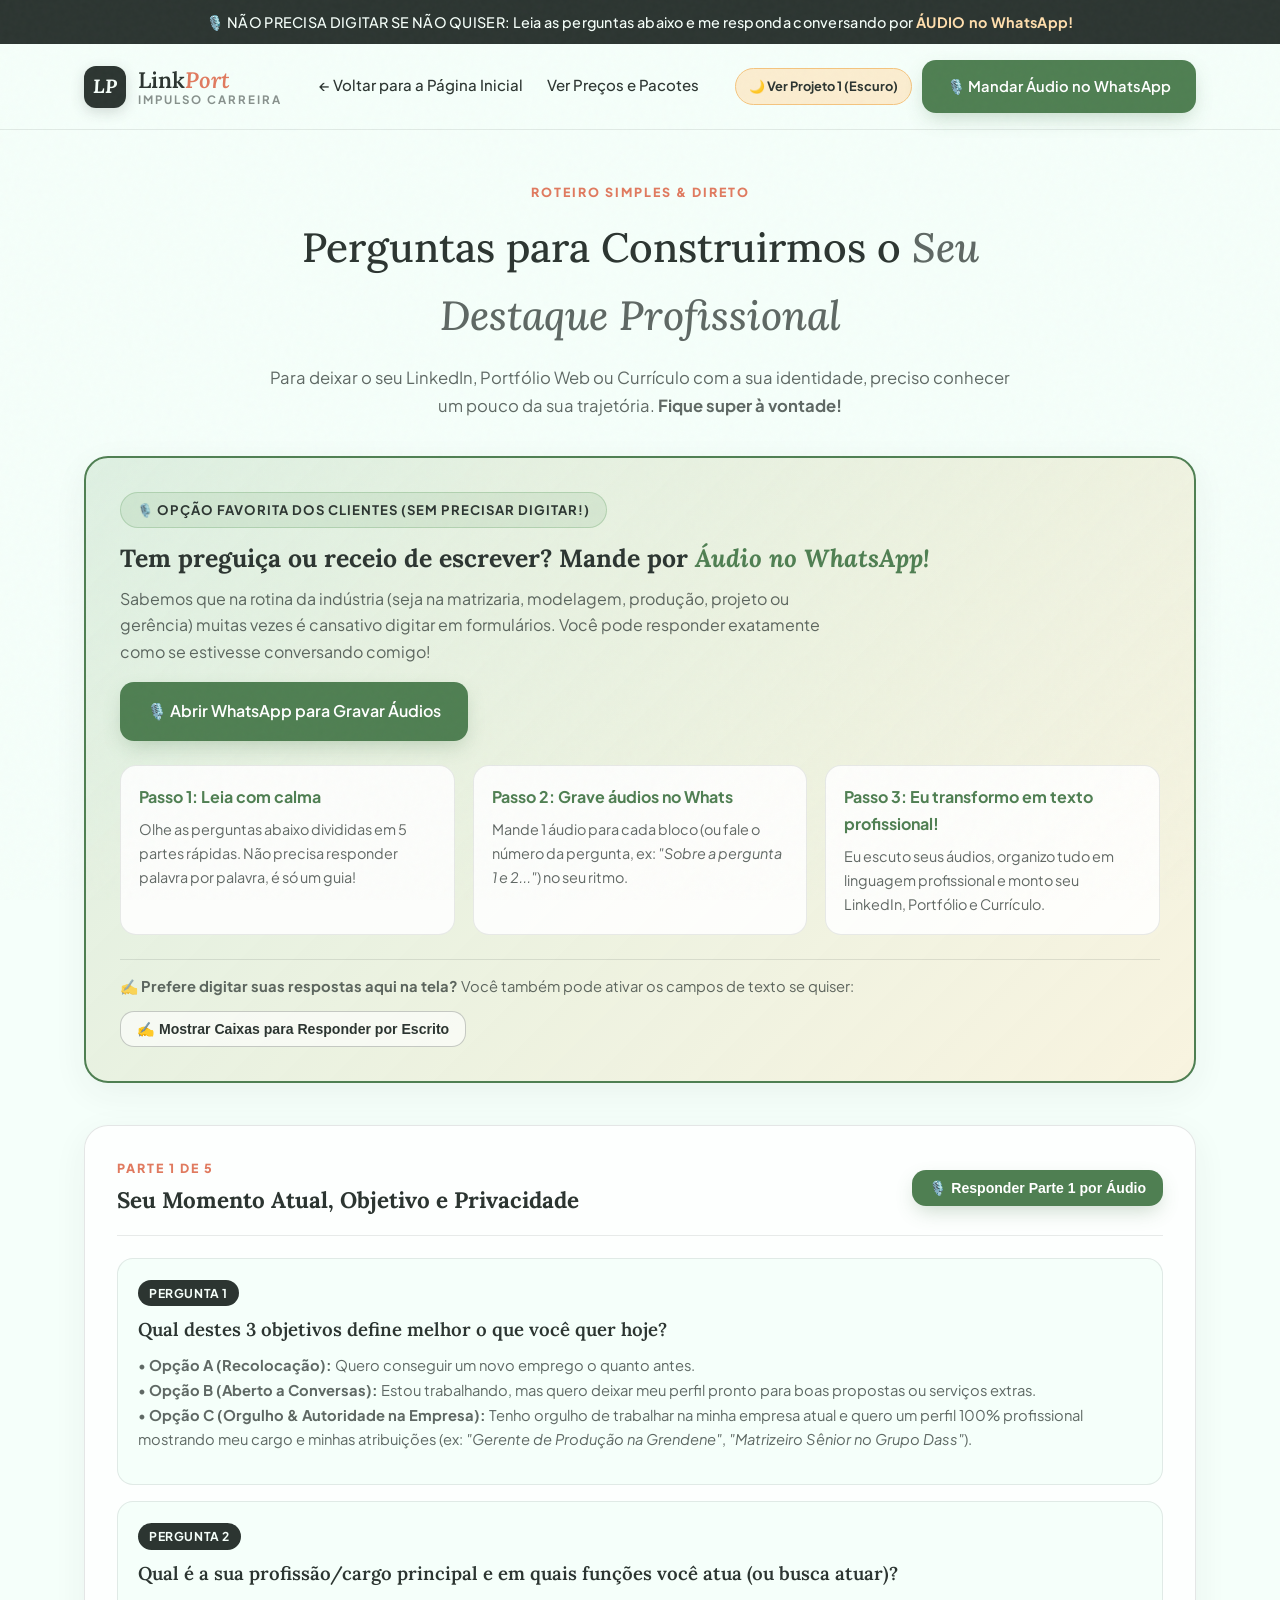
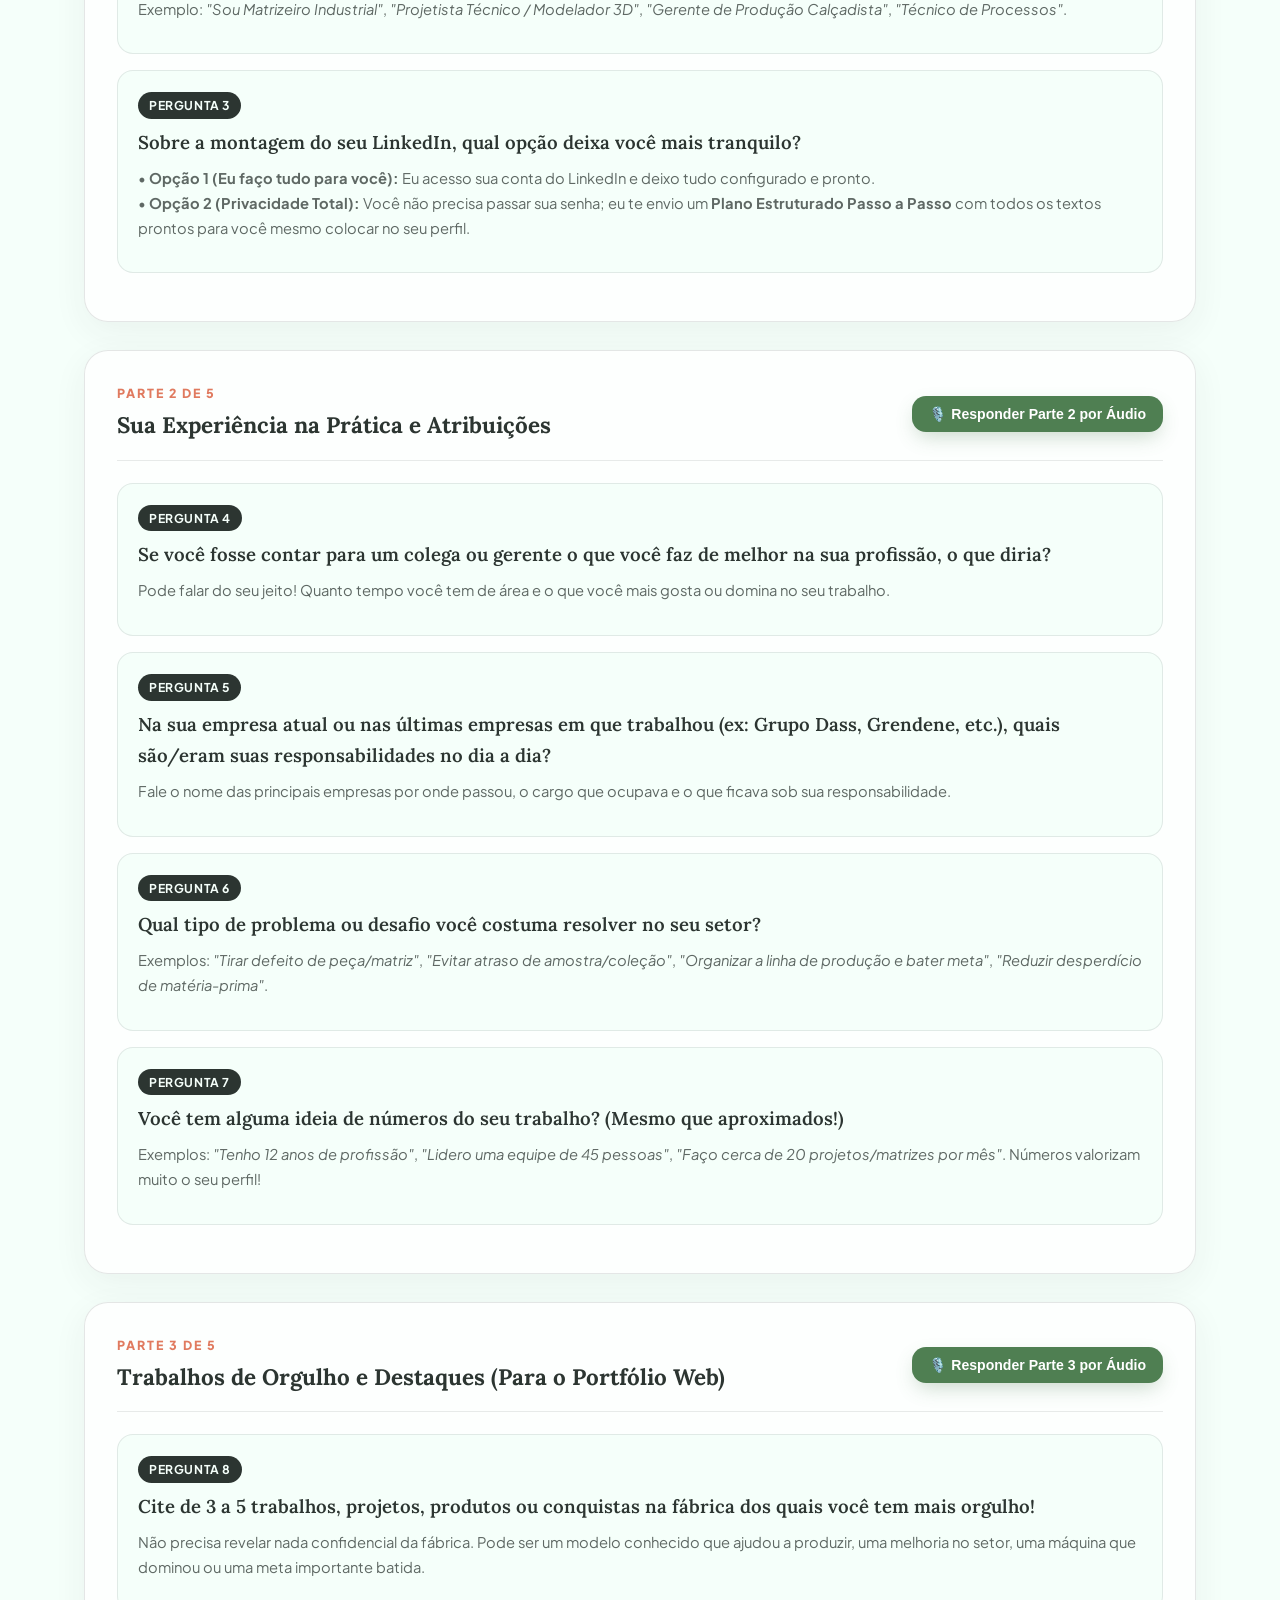
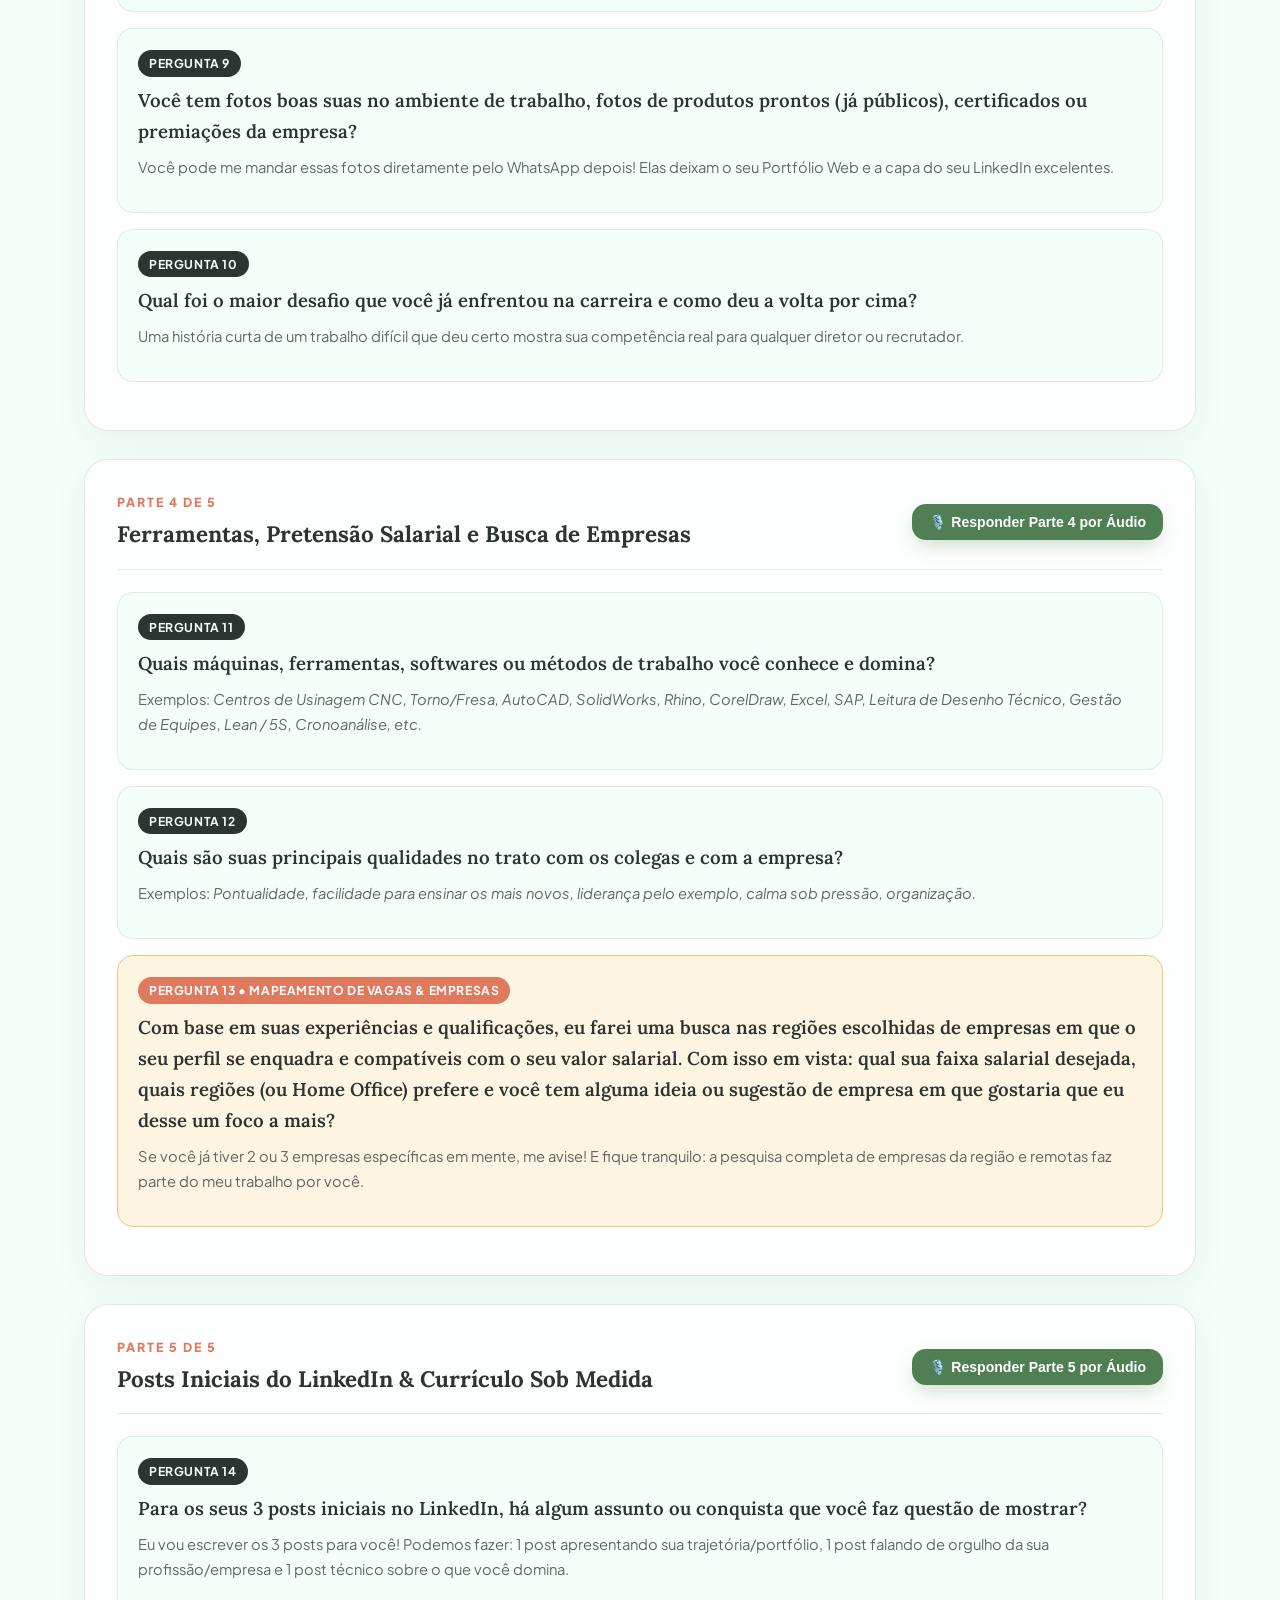
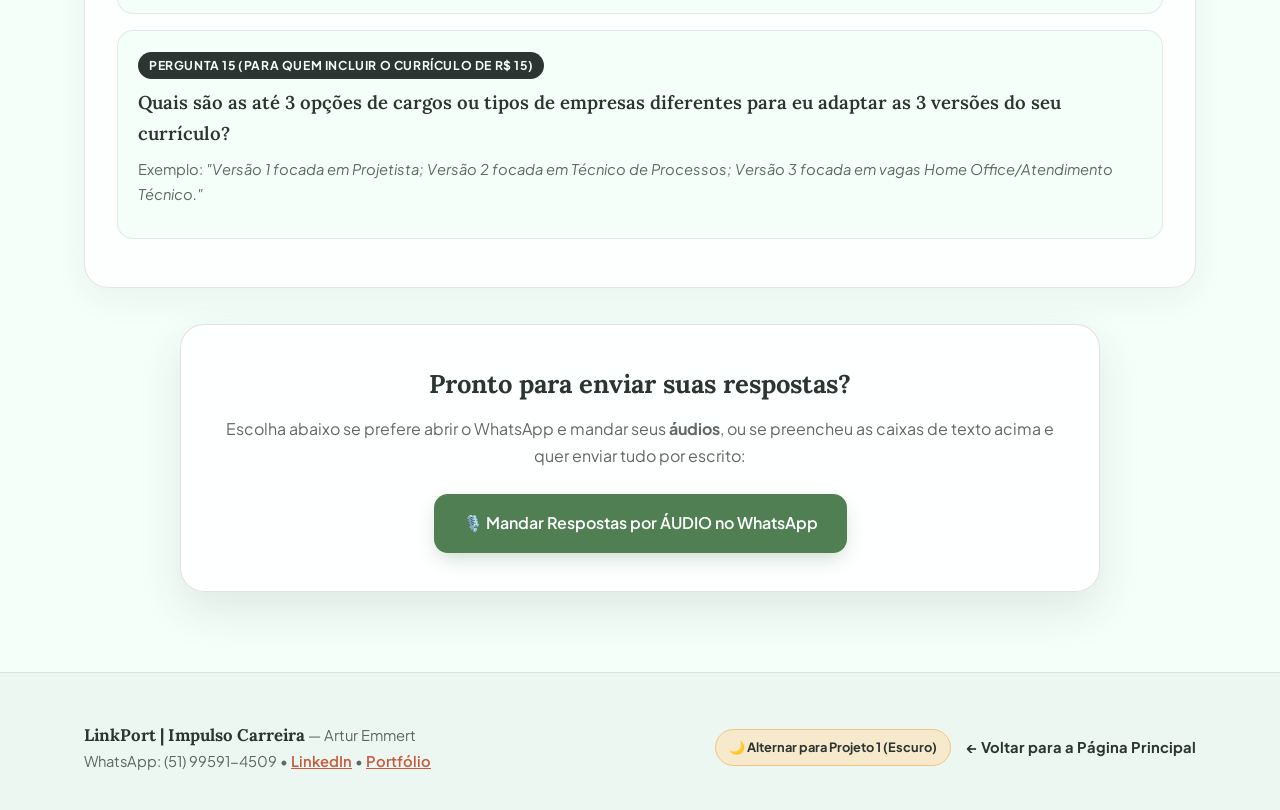
==== briefing.html @ e6566f84 "Commit inicial do projeto" ====
<!DOCTYPE html>
<html lang="pt-BR">
<head>
  <meta charset="UTF-8" />
  <meta name="viewport" content="width=device-width, initial-scale=1.0" />
  <title>Perguntas do Cliente (Versão Clara) — LinkPort | Impulso Carreira</title>
  <meta name="description" content="Veja as perguntas simples para montarmos o seu LinkedIn, Portfólio Web e Currículo. Você pode responder tudo por áudio no WhatsApp!" />
  <link rel="icon" href="assets/img/favicon_portfolio.png" type="image/png" />
  <link rel="preconnect" href="https://fonts.googleapis.com">
  <link rel="preconnect" href="https://fonts.gstatic.com" crossorigin>
  <link href="https://fonts.googleapis.com/css2?family=Lora:ital,wght@0,400..700;1,400..700&family=Plus+Jakarta+Sans:ital,wght@0,300..800;1,300..800&display=swap" rel="stylesheet">
  <link rel="stylesheet" href="styles.css" />
</head>
<body>

  <!-- Barra Superior -->
  <div class="promo-bar">
    🎙️ NÃO PRECISA DIGITAR SE NÃO QUISER: Leia as perguntas abaixo e me responda conversando por <strong>ÁUDIO no WhatsApp!</strong>
  </div>

  <!-- Navegação -->
  <header class="navbar">
    <div class="container nav-inner">
      <a href="index.html" class="brand-logo">
        <div class="brand-icon">LP</div>
        <div class="brand-text">
          <span class="brand-name">Link<span>Port</span></span>
          <span class="brand-sub">Impulso Carreira</span>
        </div>
      </a>

      <nav class="nav-links">
        <a href="index.html">← Voltar para a Página Inicial</a>
        <a href="index.html#pacotes">Ver Preços e Pacotes</a>
      </nav>

      <div style="display: flex; align-items: center; gap: 10px; flex-wrap: wrap;">
        <a href="../Projeto 1/briefing.html" class="version-switch" title="Alternar para o Projeto 1 (Tema Escuro)">
          🌙 Ver Projeto 1 (Escuro)
        </a>
        <a href="https://wa.me/5551995914509?text=Ol%C3%A1%20Artur!%20Estou%20lendo%20a%20p%C3%A1gina%20de%20perguntas%20do%20LinkPort%20e%20vou%20te%20mandar%20meus%20%C3%A1udios!" target="_blank" class="btn btn-sage">
          🎙️ Mandar Áudio no WhatsApp
        </a>
      </div>
    </div>
  </header>

  <section style="padding-top: 52px;">
    <div class="container">
      <div class="section-header" style="margin-bottom: 36px;">
        <span class="section-tag">Roteiro Simples & Direto</span>
        <h2>Perguntas para Construirmos o <span>Seu Destaque Profissional</span></h2>
        <p>
          Para deixar o seu LinkedIn, Portfólio Web ou Currículo com a sua identidade, preciso conhecer um pouco da sua trajetória. <strong>Fique super à vontade!</strong>
        </p>
      </div>

      <!-- Caixa Principal de Destaque: Responder por Áudio -->
      <div class="audio-highlight-box">
        <div style="display: flex; align-items: center; justify-content: space-between; flex-wrap: wrap; gap: 16px;">
          <div>
            <span class="badge-pill" style="margin-bottom: 10px;">
              🎙️ Opção Favorita dos Clientes (Sem precisar digitar!)
            </span>
            <h3 class="font-serif-editorial" style="font-size: 1.55rem; margin-bottom: 6px; color: var(--charcoal);">
              Tem preguiça ou receio de escrever? Mande por <span style="font-style: italic; color: var(--sage-dark);">Áudio no WhatsApp!</span>
            </h3>
            <p style="color: var(--charcoal-muted); max-width: 720px;">
              Sabemos que na rotina da indústria (seja na matrizaria, modelagem, produção, projeto ou gerência) muitas vezes é cansativo digitar em formulários. Você pode responder exatamente como se estivesse conversando comigo!
            </p>
          </div>
          <a href="https://wa.me/5551995914509?text=Ol%C3%A1%20Artur!%20Abri%20a%20p%C3%A1gina%20com%20as%20perguntas%20do%20LinkPort.%20Vou%20te%20responder%20por%20%C3%A1udio%20aqui%20no%20WhatsApp!" target="_blank" class="btn btn-sage" style="font-size: 1rem; padding: 15px 26px;">
            🎙️ Abrir WhatsApp para Gravar Áudios
          </a>
        </div>

        <div class="audio-steps">
          <div class="audio-step">
            <strong>Passo 1: Leia com calma</strong>
            <p style="font-size: 0.9rem; color: var(--charcoal-muted);">
              Olhe as perguntas abaixo divididas em 5 partes rápidas. Não precisa responder palavra por palavra, é só um guia!
            </p>
          </div>
          <div class="audio-step">
            <strong>Passo 2: Grave áudios no Whats</strong>
            <p style="font-size: 0.9rem; color: var(--charcoal-muted);">
              Mande 1 áudio para cada bloco (ou fale o número da pergunta, ex: <em>"Sobre a pergunta 1 e 2..."</em>) no seu ritmo.
            </p>
          </div>
          <div class="audio-step">
            <strong>Passo 3: Eu transformo em texto profissional!</strong>
            <p style="font-size: 0.9rem; color: var(--charcoal-muted);">
              Eu escuto seus áudios, organizo tudo em linguagem profissional e monto seu LinkedIn, Portfólio e Currículo.
            </p>
          </div>
        </div>

        <div style="display: flex; align-items: center; justify-content: space-between; flex-wrap: wrap; gap: 12px; padding-top: 14px; border-top: 1px solid rgba(44, 53, 49, 0.12);">
          <span style="font-size: 0.92rem; color: var(--charcoal-muted);">
            ✍️ <strong>Prefere digitar suas respostas aqui na tela?</strong> Você também pode ativar os campos de texto se quiser:
          </span>
          <button type="button" id="btnToggleEscrita" class="btn btn-outline" onclick="alternarModoEscrita()" style="padding: 9px 16px; font-size: 0.88rem;">
            ✍️ Mostrar Caixas para Responder por Escrito
          </button>
        </div>
      </div>

      <!-- BLOCO 1 -->
      <div class="question-block">
        <div class="question-block-header">
          <div>
            <span class="section-tag" style="margin-bottom: 2px;">Parte 1 de 5</span>
            <h3 class="font-serif-editorial" style="font-size: 1.4rem;">Seu Momento Atual, Objetivo e Privacidade</h3>
          </div>
          <button type="button" class="btn btn-sage" style="padding: 9px 16px; font-size: 0.88rem;" onclick="mandarAudioBloco(1, 'Momento Atual, Objetivo e Privacidade')">
            🎙️ Responder Parte 1 por Áudio
          </button>
        </div>

        <div class="question-item">
          <span class="question-number">Pergunta 1</span>
          <div class="question-title">Qual destes 3 objetivos define melhor o que você quer hoje?</div>
          <div class="question-hint">
            • <strong>Opção A (Recolocação):</strong> Quero conseguir um novo emprego o quanto antes.<br/>
            • <strong>Opção B (Aberto a Conversas):</strong> Estou trabalhando, mas quero deixar meu perfil pronto para boas propostas ou serviços extras.<br/>
            • <strong>Opção C (Orgulho & Autoridade na Empresa):</strong> Tenho orgulho de trabalhar na minha empresa atual e quero um perfil 100% profissional mostrando meu cargo e minhas atribuições (ex: <em>"Gerente de Produção na Grendene"</em>, <em>"Matrizeiro Sênior no Grupo Dass"</em>).
          </div>
          <textarea class="optional-input campo-escrita" style="display: none;" data-pergunta="1. Objetivo principal" placeholder="Se quiser digitar, escreva aqui sua resposta (ou mande por áudio)..."></textarea>
        </div>

        <div class="question-item">
          <span class="question-number">Pergunta 2</span>
          <div class="question-title">Qual é a sua profissão/cargo principal e em quais funções você atua (ou busca atuar)?</div>
          <div class="question-hint">
            Exemplo: <em>"Sou Matrizeiro Industrial"</em>, <em>"Projetista Técnico / Modelador 3D"</em>, <em>"Gerente de Produção Calçadista"</em>, <em>"Técnico de Processos"</em>.
          </div>
          <textarea class="optional-input campo-escrita" style="display: none;" data-pergunta="2. Cargo e funções" placeholder="Digite aqui ou responda por áudio..."></textarea>
        </div>

        <div class="question-item">
          <span class="question-number">Pergunta 3</span>
          <div class="question-title">Sobre a montagem do seu LinkedIn, qual opção deixa você mais tranquilo?</div>
          <div class="question-hint">
            • <strong>Opção 1 (Eu faço tudo para você):</strong> Eu acesso sua conta do LinkedIn e deixo tudo configurado e pronto.<br/>
            • <strong>Opção 2 (Privacidade Total):</strong> Você não precisa passar sua senha; eu te envio um <strong>Plano Estruturado Passo a Passo</strong> com todos os textos prontos para você mesmo colocar no seu perfil.
          </div>
          <textarea class="optional-input campo-escrita" style="display: none;" data-pergunta="3. Preferência de Privacidade no LinkedIn" placeholder="Digite aqui ou responda por áudio..."></textarea>
        </div>
      </div>

      <!-- BLOCO 2 -->
      <div class="question-block">
        <div class="question-block-header">
          <div>
            <span class="section-tag" style="margin-bottom: 2px;">Parte 2 de 5</span>
            <h3 class="font-serif-editorial" style="font-size: 1.4rem;">Sua Experiência na Prática e Atribuições</h3>
          </div>
          <button type="button" class="btn btn-sage" style="padding: 9px 16px; font-size: 0.88rem;" onclick="mandarAudioBloco(2, 'Experiência na Prática e Atribuições')">
            🎙️ Responder Parte 2 por Áudio
          </button>
        </div>

        <div class="question-item">
          <span class="question-number">Pergunta 4</span>
          <div class="question-title">Se você fosse contar para um colega ou gerente o que você faz de melhor na sua profissão, o que diria?</div>
          <div class="question-hint">
            Pode falar do seu jeito! Quanto tempo você tem de área e o que você mais gosta ou domina no seu trabalho.
          </div>
          <textarea class="optional-input campo-escrita" style="display: none;" data-pergunta="4. Resumo do que faz de melhor" placeholder="Digite aqui ou responda por áudio..."></textarea>
        </div>

        <div class="question-item">
          <span class="question-number">Pergunta 5</span>
          <div class="question-title">Na sua empresa atual ou nas últimas empresas em que trabalhou (ex: Grupo Dass, Grendene, etc.), quais são/eram suas responsabilidades no dia a dia?</div>
          <div class="question-hint">
            Fale o nome das principais empresas por onde passou, o cargo que ocupava e o que ficava sob sua responsabilidade.
          </div>
          <textarea class="optional-input campo-escrita" style="display: none;" data-pergunta="5. Empresas e responsabilidades" placeholder="Digite aqui ou responda por áudio..."></textarea>
        </div>

        <div class="question-item">
          <span class="question-number">Pergunta 6</span>
          <div class="question-title">Qual tipo de problema ou desafio você costuma resolver no seu setor?</div>
          <div class="question-hint">
            Exemplos: <em>"Tirar defeito de peça/matriz"</em>, <em>"Evitar atraso de amostra/coleção"</em>, <em>"Organizar a linha de produção e bater meta"</em>, <em>"Reduzir desperdício de matéria-prima"</em>.
          </div>
          <textarea class="optional-input campo-escrita" style="display: none;" data-pergunta="6. Problemas que resolve no setor" placeholder="Digite aqui ou responda por áudio..."></textarea>
        </div>

        <div class="question-item">
          <span class="question-number">Pergunta 7</span>
          <div class="question-title">Você tem alguma ideia de números do seu trabalho? (Mesmo que aproximados!)</div>
          <div class="question-hint">
            Exemplos: <em>"Tenho 12 anos de profissão"</em>, <em>"Lidero uma equipe de 45 pessoas"</em>, <em>"Faço cerca de 20 projetos/matrizes por mês"</em>. Números valorizam muito o seu perfil!
          </div>
          <textarea class="optional-input campo-escrita" style="display: none;" data-pergunta="7. Números e resultados aproximados" placeholder="Digite aqui ou responda por áudio..."></textarea>
        </div>
      </div>

      <!-- BLOCO 3 -->
      <div class="question-block">
        <div class="question-block-header">
          <div>
            <span class="section-tag" style="margin-bottom: 2px;">Parte 3 de 5</span>
            <h3 class="font-serif-editorial" style="font-size: 1.4rem;">Trabalhos de Orgulho e Destaques (Para o Portfólio Web)</h3>
          </div>
          <button type="button" class="btn btn-sage" style="padding: 9px 16px; font-size: 0.88rem;" onclick="mandarAudioBloco(3, 'Trabalhos de Orgulho e Destaques')">
            🎙️ Responder Parte 3 por Áudio
          </button>
        </div>

        <div class="question-item">
          <span class="question-number">Pergunta 8</span>
          <div class="question-title">Cite de 3 a 5 trabalhos, projetos, produtos ou conquistas na fábrica dos quais você tem mais orgulho!</div>
          <div class="question-hint">
            Não precisa revelar nada confidencial da fábrica. Pode ser um modelo conhecido que ajudou a produzir, uma melhoria no setor, uma máquina que dominou ou uma meta importante batida.
          </div>
          <textarea class="optional-input campo-escrita" style="display: none;" data-pergunta="8. Trabalhos e conquistas de orgulho" placeholder="Digite aqui ou responda por áudio..."></textarea>
        </div>

        <div class="question-item">
          <span class="question-number">Pergunta 9</span>
          <div class="question-title">Você tem fotos boas suas no ambiente de trabalho, fotos de produtos prontos (já públicos), certificados ou premiações da empresa?</div>
          <div class="question-hint">
            Você pode me mandar essas fotos diretamente pelo WhatsApp depois! Elas deixam o seu Portfólio Web e a capa do seu LinkedIn excelentes.
          </div>
          <textarea class="optional-input campo-escrita" style="display: none;" data-pergunta="9. Fotos e certificados disponíveis" placeholder="Digite aqui ou responda por áudio..."></textarea>
        </div>

        <div class="question-item">
          <span class="question-number">Pergunta 10</span>
          <div class="question-title">Qual foi o maior desafio que você já enfrentou na carreira e como deu a volta por cima?</div>
          <div class="question-hint">
            Uma história curta de um trabalho difícil que deu certo mostra sua competência real para qualquer diretor ou recrutador.
          </div>
          <textarea class="optional-input campo-escrita" style="display: none;" data-pergunta="10. Maior desafio superado" placeholder="Digite aqui ou responda por áudio..."></textarea>
        </div>
      </div>

      <!-- BLOCO 4 -->
      <div class="question-block">
        <div class="question-block-header">
          <div>
            <span class="section-tag" style="margin-bottom: 2px;">Parte 4 de 5</span>
            <h3 class="font-serif-editorial" style="font-size: 1.4rem;">Ferramentas, Pretensão Salarial e Busca de Empresas</h3>
          </div>
          <button type="button" class="btn btn-sage" style="padding: 9px 16px; font-size: 0.88rem;" onclick="mandarAudioBloco(4, 'Ferramentas, Salário e Empresas')">
            🎙️ Responder Parte 4 por Áudio
          </button>
        </div>

        <div class="question-item">
          <span class="question-number">Pergunta 11</span>
          <div class="question-title">Quais máquinas, ferramentas, softwares ou métodos de trabalho você conhece e domina?</div>
          <div class="question-hint">
            Exemplos: <em>Centros de Usinagem CNC, Torno/Fresa, AutoCAD, SolidWorks, Rhino, CorelDraw, Excel, SAP, Leitura de Desenho Técnico, Gestão de Equipes, Lean / 5S, Cronoanálise, etc.</em>
          </div>
          <textarea class="optional-input campo-escrita" style="display: none;" data-pergunta="11. Máquinas, ferramentas e softwares" placeholder="Digite aqui ou responda por áudio..."></textarea>
        </div>

        <div class="question-item">
          <span class="question-number">Pergunta 12</span>
          <div class="question-title">Quais são suas principais qualidades no trato com os colegas e com a empresa?</div>
          <div class="question-hint">
            Exemplos: <em>Pontualidade, facilidade para ensinar os mais novos, liderança pelo exemplo, calma sob pressão, organização.</em>
          </div>
          <textarea class="optional-input campo-escrita" style="display: none;" data-pergunta="12. Qualidades pessoais e de equipe" placeholder="Digite aqui ou responda por áudio..."></textarea>
        </div>

        <div class="question-item" style="background: rgba(255, 222, 173, 0.35); border-color: var(--navajowhite-strong);">
          <span class="question-number" style="background: var(--terracotta); color: #fff;">Pergunta 13 • Mapeamento de Vagas & Empresas</span>
          <div class="question-title">
            Com base em suas experiências e qualificações, eu farei uma busca nas regiões escolhidas de empresas em que o seu perfil se enquadra e compatíveis com o seu valor salarial. Com isso em vista: qual sua faixa salarial desejada, quais regiões (ou Home Office) prefere e você tem alguma ideia ou sugestão de empresa em que gostaria que eu desse um foco a mais?
          </div>
          <div class="question-hint">
            Se você já tiver 2 ou 3 empresas específicas em mente, me avise! E fique tranquilo: a pesquisa completa de empresas da região e remotas faz parte do meu trabalho por você.
          </div>
          <textarea class="optional-input campo-escrita" style="display: none;" data-pergunta="13. Região, Faixa Salarial e Sugestão de Empresas Foco" placeholder="Digite aqui ou responda por áudio..."></textarea>
        </div>
      </div>

      <!-- BLOCO 5 -->
      <div class="question-block">
        <div class="question-block-header">
          <div>
            <span class="section-tag" style="margin-bottom: 2px;">Parte 5 de 5</span>
            <h3 class="font-serif-editorial" style="font-size: 1.4rem;">Posts Iniciais do LinkedIn & Currículo Sob Medida</h3>
          </div>
          <button type="button" class="btn btn-sage" style="padding: 9px 16px; font-size: 0.88rem;" onclick="mandarAudioBloco(5, 'Posts Iniciais e Currículos')">
            🎙️ Responder Parte 5 por Áudio
          </button>
        </div>

        <div class="question-item">
          <span class="question-number">Pergunta 14</span>
          <div class="question-title">Para os seus 3 posts iniciais no LinkedIn, há algum assunto ou conquista que você faz questão de mostrar?</div>
          <div class="question-hint">
            Eu vou escrever os 3 posts para você! Podemos fazer: 1 post apresentando sua trajetória/portfólio, 1 post falando de orgulho da sua profissão/empresa e 1 post técnico sobre o que você domina.
          </div>
          <textarea class="optional-input campo-escrita" style="display: none;" data-pergunta="14. Ideias para os 3 posts iniciais" placeholder="Digite aqui ou responda por áudio..."></textarea>
        </div>

        <div class="question-item">
          <span class="question-number">Pergunta 15 (Para quem incluir o Currículo de R$ 15)</span>
          <div class="question-title">Quais são as até 3 opções de cargos ou tipos de empresas diferentes para eu adaptar as 3 versões do seu currículo?</div>
          <div class="question-hint">
            Exemplo: <em>"Versão 1 focada em Projetista; Versão 2 focada em Técnico de Processos; Versão 3 focada em vagas Home Office/Atendimento Técnico."</em>
          </div>
          <textarea class="optional-input campo-escrita" style="display: none;" data-pergunta="15. As 3 versões desejadas do Currículo" placeholder="Digite aqui ou responda por áudio..."></textarea>
        </div>
      </div>

      <!-- Barra Final de Envio -->
      <div class="builder-box" style="margin-top: 36px; text-align: center;">
        <h3 class="font-serif-editorial" style="font-size: 1.6rem; margin-bottom: 10px;">Pronto para enviar suas respostas?</h3>
        <p style="color: var(--charcoal-muted); margin-bottom: 24px;">
          Escolha abaixo se prefere abrir o WhatsApp e mandar seus <strong>áudios</strong>, ou se preencheu as caixas de texto acima e quer enviar tudo por escrito:
        </p>

        <div style="display: flex; justify-content: center; gap: 16px; flex-wrap: wrap;">
          <a href="https://wa.me/5551995914509?text=Ol%C3%A1%20Artur!%20Acabei%20de%20ler%20as%2015%20perguntas%20na%20p%C3%A1gina%20do%20LinkPort%20e%20vou%20te%20mandar%20os%20%C3%A1udios%20respondendo!" target="_blank" class="btn btn-sage" style="padding: 15px 28px; font-size: 1rem;">
            🎙️ Mandar Respostas por ÁUDIO no WhatsApp
          </a>

          <button type="button" id="btnEnviarEscrito" class="btn btn-charcoal" style="padding: 15px 28px; font-size: 1rem; display: none;" onclick="enviarRespostasEscritas()">
            📩 Enviar Respostas Digitadas para o WhatsApp
          </button>
        </div>
      </div>

    </div>
  </section>

  <!-- Rodapé -->
  <footer class="footer">
    <div class="container footer-inner">
      <div>
        <strong class="font-serif-editorial" style="color: var(--charcoal); font-size: 1.05rem;">LinkPort | Impulso Carreira</strong> — Artur Emmert<br/>
        <span>WhatsApp: (51) 99591-4509 • <a href="https://www.linkedin.com/in/artur-emmert-cs-pm" target="_blank" style="color: var(--terracotta-dark); font-weight: 600;">LinkedIn</a> • <a href="https://artur-emmert.github.io/MeuPortf-lioV2/" target="_blank" style="color: var(--terracotta-dark); font-weight: 600;">Portfólio</a></span>
      </div>
      <div style="display: flex; gap: 16px; align-items: center; flex-wrap: wrap;">
        <a href="../Projeto 1/briefing.html" class="version-switch">🌙 Alternar para Projeto 1 (Escuro)</a>
        <a href="index.html" style="color: var(--charcoal); text-decoration: none; font-weight: 700;">← Voltar para a Página Principal</a>
      </div>
    </div>
  </footer>

  <script src="script.js"></script>
</body>
</html>
---- styles.css ----
:root {
  --mintcream: #F5FFFA;
  --bg-soft: #ECF6F1;
  --charcoal: #2C3531;
  --charcoal-muted: rgba(44, 53, 49, 0.75);
  --charcoal-light: rgba(44, 53, 49, 0.55);
  --navajowhite: #FFDEAD;
  --navajowhite-strong: #F4C47E;
  --sage: #8FBC8F;
  --sage-dark: #4F7F52;
  --terracotta: #E07A5F;
  --terracotta-dark: #C85A3D;
  --card-bg: rgba(255, 255, 255, 0.72);
  --card-border: rgba(44, 53, 49, 0.12);
  --shadow-soft: 0 10px 35px 0 rgba(44, 53, 49, 0.06);
  --shadow-hover: 0 18px 45px 0 rgba(44, 53, 49, 0.11);
  --radius-md: 16px;
  --radius-lg: 24px;
}

* {
  box-sizing: border-box;
  margin: 0;
  padding: 0;
}

html {
  scroll-behavior: smooth;
}

body {
  font-family: 'Plus Jakarta Sans', -apple-system, BlinkMacSystemFont, 'Segoe UI', sans-serif;
  background-color: var(--mintcream);
  color: var(--charcoal);
  line-height: 1.68;
  font-size: 16px;
  position: relative;
  -webkit-font-smoothing: antialiased;
}

/* Textura de Ruído Analógica idêntica ao Portfolio_V2 */
body::before {
  content: "";
  position: fixed;
  top: 0;
  left: 0;
  width: 100vw;
  height: 100vh;
  opacity: 0.025;
  pointer-events: none;
  z-index: 9999;
  background-image: url("data:image/svg+xml,%3Csvg viewBox='0 0 200 200' xmlns='http://www.w3.org/2000/svg'%3E%3Cfilter id='noise'%3E%3CfeTurbulence type='fractalNoise' baseFrequency='0.8' numOctaves='3' stitchTiles='stitch'/%3E%3C/filter%3E%3Crect width='100%25' height='100%25' filter='url(%23noise)'/%3E%3C/svg%3E");
}

.font-serif-editorial {
  font-family: 'Lora', Georgia, serif;
}

.container {
  width: 100%;
  max-width: 1160px;
  margin: 0 auto;
  padding: 0 24px;
}

section {
  padding: 80px 0;
}

/* Barra Superior de Lançamento */
.promo-bar {
  background: var(--charcoal);
  color: var(--mintcream);
  text-align: center;
  padding: 10px 16px;
  font-size: 0.9rem;
  font-weight: 500;
  letter-spacing: 0.3px;
}

.promo-bar strong {
  color: var(--navajowhite);
  font-weight: 700;
}

.promo-bar .promo-pill {
  background: var(--terracotta);
  color: #fff;
  padding: 3px 10px;
  border-radius: 99px;
  margin-left: 8px;
  font-size: 0.78rem;
  font-weight: 700;
  text-transform: uppercase;
  letter-spacing: 0.6px;
}

/* Navbar */
.navbar {
  position: sticky;
  top: 0;
  z-index: 100;
  background: rgba(245, 255, 250, 0.85);
  backdrop-filter: blur(12px);
  border-bottom: 1px solid rgba(44, 53, 49, 0.1);
  padding: 16px 0;
}

.nav-inner {
  display: flex;
  align-items: center;
  justify-content: space-between;
  gap: 16px;
  flex-wrap: wrap;
}

.brand-logo {
  display: flex;
  align-items: center;
  gap: 12px;
  text-decoration: none;
  color: var(--charcoal);
}

.brand-icon {
  width: 42px;
  height: 42px;
  border-radius: 12px;
  background: var(--charcoal);
  color: var(--mintcream);
  display: flex;
  align-items: center;
  justify-content: center;
  font-family: 'Lora', serif;
  font-style: italic;
  font-weight: 700;
  font-size: 1.2rem;
  box-shadow: 0 4px 14px rgba(44, 53, 49, 0.18);
}

.brand-text {
  display: flex;
  flex-direction: column;
  line-height: 1.15;
}

.brand-name {
  font-family: 'Lora', serif;
  font-size: 1.4rem;
  font-weight: 600;
  color: var(--charcoal);
}

.brand-name span {
  font-style: italic;
  color: var(--terracotta);
}

.brand-sub {
  font-size: 0.72rem;
  text-transform: uppercase;
  letter-spacing: 2px;
  color: var(--charcoal-light);
  font-weight: 700;
}

.nav-links {
  display: flex;
  align-items: center;
  gap: 24px;
  flex-wrap: wrap;
}

.nav-links a {
  color: var(--charcoal);
  text-decoration: none;
  font-size: 0.94rem;
  font-weight: 500;
  position: relative;
  padding-bottom: 2px;
  transition: color 0.25s;
}

.nav-links a::after {
  content: '';
  display: block;
  width: 0;
  height: 2px;
  background: var(--terracotta);
  transition: width 0.3s ease;
}

.nav-links a:hover {
  color: var(--terracotta);
}

.nav-links a:hover::after {
  width: 100%;
}

/* Botões estilo Portfolio_V2 */
.btn {
  display: inline-flex;
  align-items: center;
  justify-content: center;
  gap: 8px;
  padding: 13px 24px;
  border-radius: 14px;
  font-weight: 600;
  font-size: 0.92rem;
  text-decoration: none;
  cursor: pointer;
  transition: all 0.3s cubic-bezier(0.16, 1, 0.3, 1);
  border: 1px solid transparent;
}

.btn-charcoal {
  background: var(--charcoal);
  color: var(--mintcream);
  box-shadow: 0 8px 20px -4px rgba(44, 53, 49, 0.25);
}

.btn-charcoal:hover {
  background: var(--terracotta);
  color: #fff;
  transform: translateY(-2px);
  box-shadow: 0 12px 24px -4px rgba(224, 122, 95, 0.35);
}

.btn-terracotta {
  background: var(--terracotta);
  color: #fff;
  box-shadow: 0 8px 20px -4px rgba(224, 122, 95, 0.35);
}

.btn-terracotta:hover {
  background: var(--terracotta-dark);
  transform: translateY(-2px);
}

.btn-sage {
  background: var(--sage-dark);
  color: #fff;
  box-shadow: 0 8px 20px -4px rgba(79, 127, 82, 0.3);
}

.btn-sage:hover {
  background: #3d6640;
  transform: translateY(-2px);
}

.btn-outline {
  background: rgba(255, 255, 255, 0.6);
  color: var(--charcoal);
  border: 1px solid rgba(44, 53, 49, 0.25);
}

.btn-outline:hover {
  background: var(--charcoal);
  color: var(--mintcream);
}

.version-switch {
  display: inline-flex;
  align-items: center;
  gap: 6px;
  font-size: 0.8rem;
  font-weight: 700;
  padding: 7px 13px;
  border-radius: 99px;
  background: rgba(255, 222, 173, 0.55);
  border: 1px solid var(--navajowhite-strong);
  color: var(--charcoal);
  text-decoration: none;
  transition: all 0.2s;
}

.version-switch:hover {
  background: var(--navajowhite);
}

/* Hero Section */
.hero {
  padding: 72px 0 68px;
  border-bottom: 1px solid var(--card-border);
  background: radial-gradient(circle at 85% 20%, rgba(255, 222, 173, 0.45), transparent 45%),
              radial-gradient(circle at 15% 80%, rgba(143, 188, 143, 0.22), transparent 45%);
}

.hero-grid {
  display: grid;
  grid-template-columns: 1.2fr 0.8fr;
  gap: 44px;
  align-items: center;
}

.badge-pill {
  display: inline-flex;
  align-items: center;
  gap: 8px;
  background: rgba(143, 188, 143, 0.2);
  border: 1px solid rgba(143, 188, 143, 0.5);
  color: var(--charcoal);
  padding: 6px 16px;
  border-radius: 99px;
  font-size: 0.82rem;
  font-weight: 700;
  text-transform: uppercase;
  letter-spacing: 1px;
  margin-bottom: 20px;
}

.hero h1 {
  font-family: 'Lora', serif;
  font-size: clamp(2.2rem, 4.2vw, 3.35rem);
  font-weight: 500;
  line-height: 1.16;
  color: var(--charcoal);
  margin-bottom: 20px;
}

.hero h1 .serif-italic {
  font-style: italic;
  color: var(--terracotta);
  font-weight: 600;
}

.hero-lead {
  font-size: 1.1rem;
  color: var(--charcoal-muted);
  font-weight: 400;
  margin-bottom: 26px;
  max-width: 640px;
}

.hero-usecases {
  display: flex;
  flex-direction: column;
  gap: 10px;
  margin-bottom: 30px;
  background: rgba(255, 255, 255, 0.75);
  backdrop-filter: blur(10px);
  padding: 20px 22px;
  border-radius: var(--radius-md);
  border: 1px solid rgba(44, 53, 49, 0.1);
  border-left: 4px solid var(--terracotta);
  box-shadow: var(--shadow-soft);
}

.hero-usecases div {
  font-size: 0.95rem;
  color: var(--charcoal-muted);
}

.hero-usecases strong {
  color: var(--charcoal);
}

.hero-actions {
  display: flex;
  flex-wrap: wrap;
  gap: 14px;
}

/* Card Destaque Lateral na Hero */
.hero-card {
  background: rgba(255, 255, 255, 0.82);
  backdrop-filter: blur(16px);
  border: 1px solid rgba(44, 53, 49, 0.14);
  border-radius: var(--radius-lg);
  padding: 32px;
  box-shadow: 0 20px 50px rgba(44, 53, 49, 0.08);
  position: relative;
}

.hero-card-tag {
  position: absolute;
  top: -13px;
  right: 24px;
  background: var(--navajowhite);
  border: 1px solid var(--navajowhite-strong);
  color: var(--charcoal);
  font-weight: 800;
  font-size: 0.76rem;
  padding: 4px 14px;
  border-radius: 99px;
  text-transform: uppercase;
  letter-spacing: 0.8px;
}

.hero-card h3 {
  font-family: 'Lora', serif;
  font-size: 1.45rem;
  margin-bottom: 10px;
  color: var(--charcoal);
}

.hero-stat-list {
  list-style: none;
  display: flex;
  flex-direction: column;
  gap: 14px;
  margin: 20px 0;
}

.hero-stat-list li {
  display: flex;
  align-items: flex-start;
  gap: 12px;
  font-size: 0.94rem;
  color: var(--charcoal-muted);
}

.stat-check {
  background: rgba(143, 188, 143, 0.28);
  border: 1px solid rgba(143, 188, 143, 0.6);
  color: var(--charcoal);
  font-weight: 800;
  width: 24px;
  height: 24px;
  border-radius: 50%;
  display: inline-flex;
  align-items: center;
  justify-content: center;
  flex-shrink: 0;
  margin-top: 2px;
  font-size: 0.8rem;
}

/* Cabeçalhos de Seção */
.section-header {
  text-align: center;
  max-width: 760px;
  margin: 0 auto 52px;
}

.section-tag {
  color: var(--terracotta);
  text-transform: uppercase;
  font-size: 0.78rem;
  font-weight: 800;
  letter-spacing: 2px;
  display: block;
  margin-bottom: 10px;
}

.section-header h2 {
  font-family: 'Lora', serif;
  font-size: clamp(1.85rem, 3.2vw, 2.55rem);
  font-weight: 500;
  color: var(--charcoal);
  margin-bottom: 14px;
}

.section-header h2 span {
  font-style: italic;
  color: var(--charcoal-muted);
}

.section-header p {
  color: var(--charcoal-muted);
  font-size: 1.04rem;
}

/* Grid 3 Caminhos (Estilo Glassmorphism do Portfólio) */
.paths-grid {
  display: grid;
  grid-template-columns: repeat(3, 1fr);
  gap: 26px;
}

.path-card {
  background: var(--card-bg);
  backdrop-filter: blur(12px);
  border: 1px solid rgba(255, 255, 255, 0.8);
  outline: 1px solid rgba(44, 53, 49, 0.08);
  border-radius: var(--radius-lg);
  padding: 32px;
  box-shadow: var(--shadow-soft);
  transition: all 0.3s ease;
  display: flex;
  flex-direction: column;
}

.path-card:hover {
  transform: translateY(-5px);
  box-shadow: var(--shadow-hover);
  outline-color: rgba(224, 122, 95, 0.35);
}

.path-num {
  font-size: 0.76rem;
  font-weight: 800;
  letter-spacing: 2px;
  text-transform: uppercase;
  color: var(--charcoal-light);
  margin-bottom: 12px;
}

.path-card h3 {
  font-family: 'Lora', serif;
  font-size: 1.35rem;
  margin-bottom: 12px;
  color: var(--charcoal);
}

.path-card p {
  color: var(--charcoal-muted);
  font-size: 0.95rem;
  margin-bottom: 18px;
  flex-grow: 1;
}

.path-example {
  background: rgba(255, 222, 173, 0.35);
  border-left: 3px solid var(--terracotta);
  padding: 12px 14px;
  border-radius: 10px;
  font-size: 0.86rem;
  color: var(--charcoal);
}

/* Banner de Privacidade */
.privacy-banner {
  margin-top: 40px;
  background: linear-gradient(135deg, rgba(143, 188, 143, 0.18), rgba(255, 222, 173, 0.28));
  border: 1px solid rgba(44, 53, 49, 0.12);
  border-radius: var(--radius-lg);
  padding: 32px 36px;
  display: grid;
  grid-template-columns: 1fr 1.1fr;
  gap: 28px;
  align-items: center;
}

.privacy-banner h3 {
  font-family: 'Lora', serif;
  font-size: 1.4rem;
  margin-bottom: 10px;
  color: var(--charcoal);
}

.privacy-options {
  display: grid;
  grid-template-columns: 1fr 1fr;
  gap: 16px;
}

.privacy-opt {
  background: rgba(255, 255, 255, 0.82);
  border: 1px solid rgba(44, 53, 49, 0.1);
  padding: 18px;
  border-radius: var(--radius-md);
  box-shadow: var(--shadow-soft);
}

.privacy-opt strong {
  display: block;
  color: var(--terracotta-dark);
  margin-bottom: 6px;
  font-size: 0.96rem;
}

.privacy-opt p {
  font-size: 0.88rem;
  color: var(--charcoal-muted);
}

/* Seção de Preços */
.pricing-section {
  background: rgba(44, 53, 49, 0.025);
  border-top: 1px solid var(--card-border);
  border-bottom: 1px solid var(--card-border);
}

.pricing-grid {
  display: grid;
  grid-template-columns: repeat(3, 1fr);
  gap: 28px;
  align-items: stretch;
}

.price-card {
  background: rgba(255, 255, 255, 0.85);
  backdrop-filter: blur(12px);
  border: 1px solid rgba(44, 53, 49, 0.12);
  border-radius: var(--radius-lg);
  padding: 34px 28px;
  display: flex;
  flex-direction: column;
  position: relative;
  box-shadow: var(--shadow-soft);
  transition: transform 0.25s;
}

.price-card.featured {
  background: #ffffff;
  border: 2px solid var(--terracotta);
  box-shadow: 0 22px 50px -12px rgba(224, 122, 95, 0.22);
  transform: scale(1.03);
}

.featured-ribbon {
  position: absolute;
  top: -15px;
  left: 50%;
  transform: translateX(-50%);
  background: var(--terracotta);
  color: #fff;
  font-weight: 800;
  font-size: 0.78rem;
  padding: 5px 18px;
  border-radius: 99px;
  white-space: nowrap;
  text-transform: uppercase;
  letter-spacing: 0.8px;
}

.plan-name {
  font-family: 'Lora', serif;
  font-size: 1.45rem;
  font-weight: 600;
  color: var(--charcoal);
  margin-bottom: 4px;
}

.plan-subtitle {
  font-size: 0.88rem;
  color: var(--charcoal-light);
  margin-bottom: 20px;
}

.price-box {
  margin-bottom: 22px;
  padding-bottom: 20px;
  border-bottom: 1px solid rgba(44, 53, 49, 0.1);
}

.old-price {
  font-size: 0.92rem;
  color: var(--terracotta);
  text-decoration: line-through;
  font-weight: 600;
  display: block;
}

.current-price {
  font-family: 'Lora', serif;
  font-size: 2.6rem;
  font-weight: 700;
  color: var(--charcoal);
  line-height: 1.1;
}

.current-price small {
  font-size: 1rem;
  font-weight: 500;
  color: var(--charcoal-light);
}

.scarcity-note {
  display: inline-block;
  margin-top: 8px;
  background: rgba(255, 222, 173, 0.55);
  color: var(--charcoal);
  border: 1px solid var(--navajowhite-strong);
  padding: 4px 10px;
  border-radius: 8px;
  font-size: 0.8rem;
  font-weight: 700;
}

.plan-features {
  list-style: none;
  display: flex;
  flex-direction: column;
  gap: 12px;
  margin-bottom: 28px;
  flex-grow: 1;
}

.plan-features li {
  display: flex;
  align-items: flex-start;
  gap: 10px;
  font-size: 0.94rem;
  color: var(--charcoal-muted);
}

.plan-features li strong {
  color: var(--charcoal);
}

.metrics-box {
  background: rgba(143, 188, 143, 0.15);
  border: 1px solid rgba(143, 188, 143, 0.45);
  border-radius: var(--radius-md);
  padding: 15px;
  margin-bottom: 22px;
}

.metrics-box h4 {
  font-size: 0.82rem;
  text-transform: uppercase;
  letter-spacing: 0.8px;
  color: var(--charcoal);
  margin-bottom: 8px;
}

.metrics-box ul {
  list-style: none;
  display: flex;
  flex-direction: column;
  gap: 6px;
  font-size: 0.86rem;
  color: var(--charcoal-muted);
}

/* Card Adicional Currículo */
.addon-banner {
  margin-top: 36px;
  background: rgba(255, 255, 255, 0.88);
  border: 2px dashed var(--terracotta);
  border-radius: var(--radius-lg);
  padding: 28px 34px;
  display: flex;
  align-items: center;
  justify-content: space-between;
  gap: 24px;
  flex-wrap: wrap;
  box-shadow: var(--shadow-soft);
}

.addon-info {
  max-width: 680px;
}

.addon-tag {
  background: rgba(224, 122, 95, 0.15);
  border: 1px solid rgba(224, 122, 95, 0.4);
  color: var(--terracotta-dark);
  font-size: 0.76rem;
  font-weight: 800;
  padding: 4px 12px;
  border-radius: 99px;
  text-transform: uppercase;
  display: inline-block;
  margin-bottom: 8px;
}

.addon-info h3 {
  font-family: 'Lora', serif;
  font-size: 1.4rem;
  margin-bottom: 6px;
  color: var(--charcoal);
}

.addon-info p {
  color: var(--charcoal-muted);
  font-size: 0.95rem;
}

.addon-price-col {
  text-align: right;
  display: flex;
  flex-direction: column;
  align-items: flex-end;
  gap: 10px;
}

.addon-price {
  font-family: 'Lora', serif;
  font-size: 2rem;
  font-weight: 700;
  color: var(--terracotta-dark);
}

/* Seção Sobre Artur Emmert (Com a Moldura NavajoWhite idêntica ao Portfólio!) */
.about-grid {
  display: grid;
  grid-template-columns: 0.42fr 0.58fr;
  gap: 48px;
  align-items: center;
  background: rgba(255, 255, 255, 0.75);
  backdrop-filter: blur(12px);
  border: 1px solid rgba(44, 53, 49, 0.1);
  border-radius: var(--radius-lg);
  padding: 44px;
  box-shadow: var(--shadow-soft);
}

.profile-frame-wrap {
  display: flex;
  flex-direction: column;
  align-items: center;
  text-align: center;
}

.navajo-circle {
  width: 240px;
  height: 240px;
  border-radius: 50%;
  background: linear-gradient(45deg, var(--navajowhite), #ffffff, var(--navajowhite));
  padding: 6px;
  box-shadow: 0 0 45px rgba(255, 222, 173, 0.75), inset 0 0 18px rgba(255, 222, 173, 0.3);
  position: relative;
  margin-bottom: 18px;
  transition: transform 0.4s ease;
}

.navajo-circle:hover {
  transform: scale(1.03);
}

.navajo-circle img {
  width: 100%;
  height: 100%;
  object-fit: cover;
  border-radius: 50%;
  background: var(--mintcream);
}

.about-badges {
  display: flex;
  flex-wrap: wrap;
  gap: 8px;
  margin: 18px 0;
}

.badge-sage {
  padding: 5px 12px;
  background: rgba(143, 188, 143, 0.16);
  border: 1px solid rgba(143, 188, 143, 0.45);
  color: var(--charcoal);
  font-size: 0.8rem;
  font-weight: 600;
  border-radius: 99px;
}

.badge-terracotta {
  padding: 5px 12px;
  background: rgba(224, 122, 95, 0.14);
  border: 1px solid rgba(224, 122, 95, 0.38);
  color: var(--charcoal);
  font-size: 0.8rem;
  font-weight: 600;
  border-radius: 99px;
}

.badge-navajo {
  padding: 5px 12px;
  background: rgba(255, 222, 173, 0.45);
  border: 1px solid var(--navajowhite-strong);
  color: var(--charcoal);
  font-size: 0.8rem;
  font-weight: 600;
  border-radius: 99px;
}

/* Simulador / Orçamento */
.builder-box {
  background: rgba(255, 255, 255, 0.88);
  backdrop-filter: blur(12px);
  border: 1px solid rgba(44, 53, 49, 0.14);
  border-radius: var(--radius-lg);
  padding: 38px;
  max-width: 920px;
  margin: 0 auto;
  box-shadow: var(--shadow-hover);
}

.form-grid {
  display: grid;
  grid-template-columns: 1fr 1fr;
  gap: 20px;
  margin-bottom: 22px;
}

.form-group {
  display: flex;
  flex-direction: column;
  gap: 8px;
}

.form-group.full {
  grid-column: 1 / -1;
}

.form-group label {
  font-weight: 700;
  font-size: 0.92rem;
  color: var(--charcoal);
}

.form-control {
  background: var(--mintcream);
  border: 1px solid rgba(44, 53, 49, 0.2);
  color: var(--charcoal);
  padding: 13px 16px;
  border-radius: 12px;
  font-size: 0.96rem;
  font-family: inherit;
}

.form-control:focus {
  outline: none;
  border-color: var(--terracotta);
  box-shadow: 0 0 0 3px rgba(224, 122, 95, 0.15);
}

.checkbox-card {
  display: flex;
  align-items: center;
  gap: 14px;
  background: rgba(255, 222, 173, 0.3);
  border: 1px solid var(--navajowhite-strong);
  padding: 16px 20px;
  border-radius: 14px;
  cursor: pointer;
}

.checkbox-card input {
  width: 20px;
  height: 20px;
  accent-color: var(--terracotta);
}

.total-bar {
  background: var(--mintcream);
  border: 1px solid rgba(44, 53, 49, 0.12);
  border-radius: 16px;
  padding: 20px 24px;
  display: flex;
  align-items: center;
  justify-content: space-between;
  flex-wrap: wrap;
  gap: 16px;
  margin-top: 24px;
}

.total-amount {
  font-family: 'Lora', serif;
  font-size: 2.1rem;
  font-weight: 700;
  color: var(--charcoal);
}

/* Página de Briefing V2 */
.audio-highlight-box {
  background: linear-gradient(135deg, rgba(143, 188, 143, 0.22), rgba(255, 222, 173, 0.35));
  border: 2px solid var(--sage-dark);
  border-radius: var(--radius-lg);
  padding: 34px;
  margin-bottom: 42px;
  box-shadow: var(--shadow-soft);
}

.audio-steps {
  display: grid;
  grid-template-columns: repeat(3, 1fr);
  gap: 18px;
  margin: 24px 0;
}

.audio-step {
  background: rgba(255, 255, 255, 0.85);
  border: 1px solid rgba(44, 53, 49, 0.1);
  padding: 18px;
  border-radius: var(--radius-md);
}

.audio-step strong {
  color: var(--sage-dark);
  display: block;
  margin-bottom: 6px;
  font-size: 1rem;
}

.question-block {
  background: rgba(255, 255, 255, 0.82);
  border: 1px solid rgba(44, 53, 49, 0.12);
  border-radius: var(--radius-lg);
  padding: 32px;
  margin-bottom: 28px;
  box-shadow: var(--shadow-soft);
}

.question-block-header {
  display: flex;
  align-items: center;
  justify-content: space-between;
  gap: 16px;
  flex-wrap: wrap;
  padding-bottom: 16px;
  margin-bottom: 22px;
  border-bottom: 1px solid rgba(44, 53, 49, 0.1);
}

.question-item {
  background: var(--mintcream);
  border: 1px solid rgba(44, 53, 49, 0.1);
  border-radius: var(--radius-md);
  padding: 20px;
  margin-bottom: 16px;
}

.question-number {
  display: inline-block;
  background: var(--charcoal);
  color: var(--mintcream);
  font-weight: 700;
  font-size: 0.76rem;
  padding: 3px 11px;
  border-radius: 99px;
  margin-bottom: 8px;
  text-transform: uppercase;
  letter-spacing: 0.6px;
}

.question-title {
  font-family: 'Lora', serif;
  font-size: 1.16rem;
  font-weight: 600;
  color: var(--charcoal);
  margin-bottom: 8px;
}

.question-hint {
  font-size: 0.92rem;
  color: var(--charcoal-muted);
  margin-bottom: 12px;
}

.optional-input {
  width: 100%;
  background: #ffffff;
  border: 1px solid rgba(44, 53, 49, 0.22);
  color: var(--charcoal);
  padding: 12px;
  border-radius: 10px;
  font-family: inherit;
  font-size: 0.95rem;
  resize: vertical;
  min-height: 72px;
}

/* Rodapé */
.footer {
  background: rgba(44, 53, 49, 0.04);
  border-top: 1px solid rgba(44, 53, 49, 0.1);
  padding: 48px 0 36px;
  color: var(--charcoal-muted);
  font-size: 0.92rem;
}

.footer-inner {
  display: flex;
  justify-content: space-between;
  align-items: center;
  flex-wrap: wrap;
  gap: 20px;
}

@media (max-width: 960px) {
  .hero-grid,
  .paths-grid,
  .pricing-grid,
  .about-grid,
  .privacy-banner,
  .audio-steps {
    grid-template-columns: 1fr;
  }

  .price-card.featured {
    transform: none;
  }

  .privacy-options,
  .form-grid {
    grid-template-columns: 1fr;
  }

  .addon-price-col {
    align-items: flex-start;
    text-align: left;
  }
}
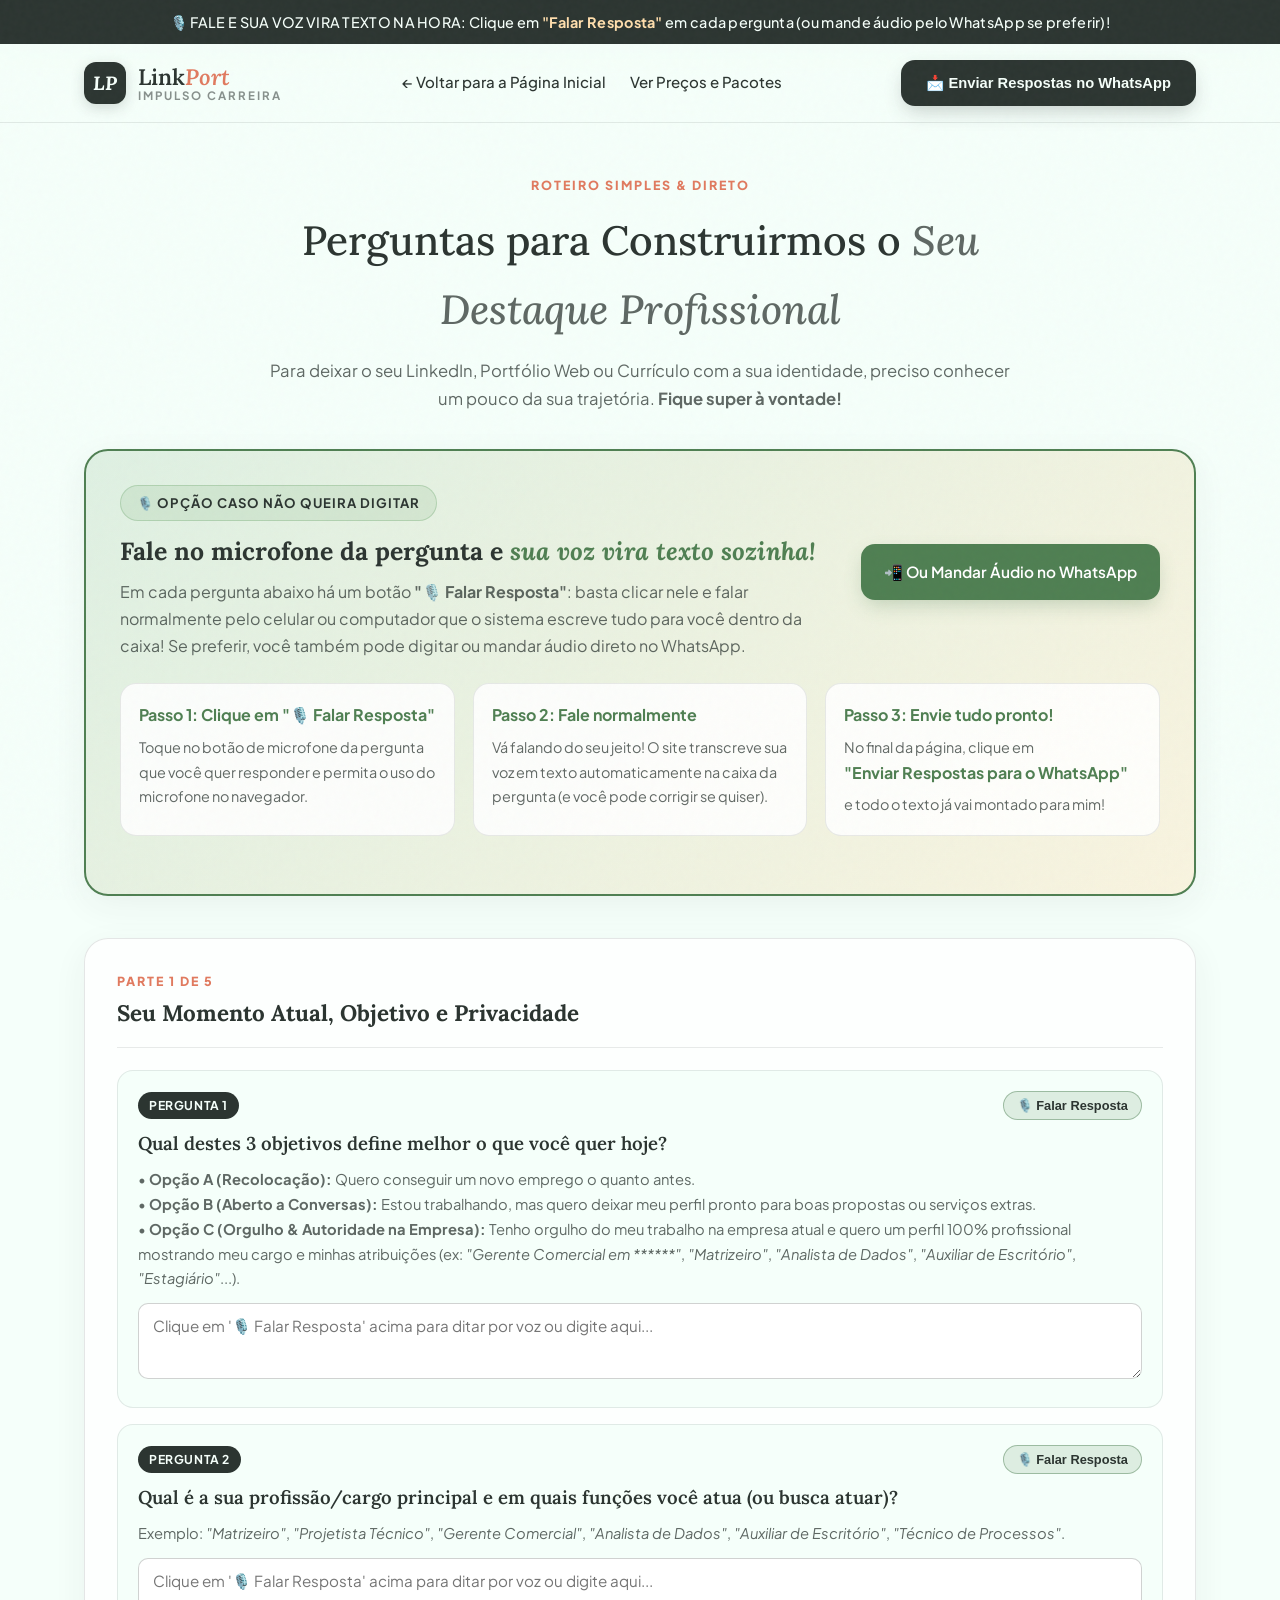
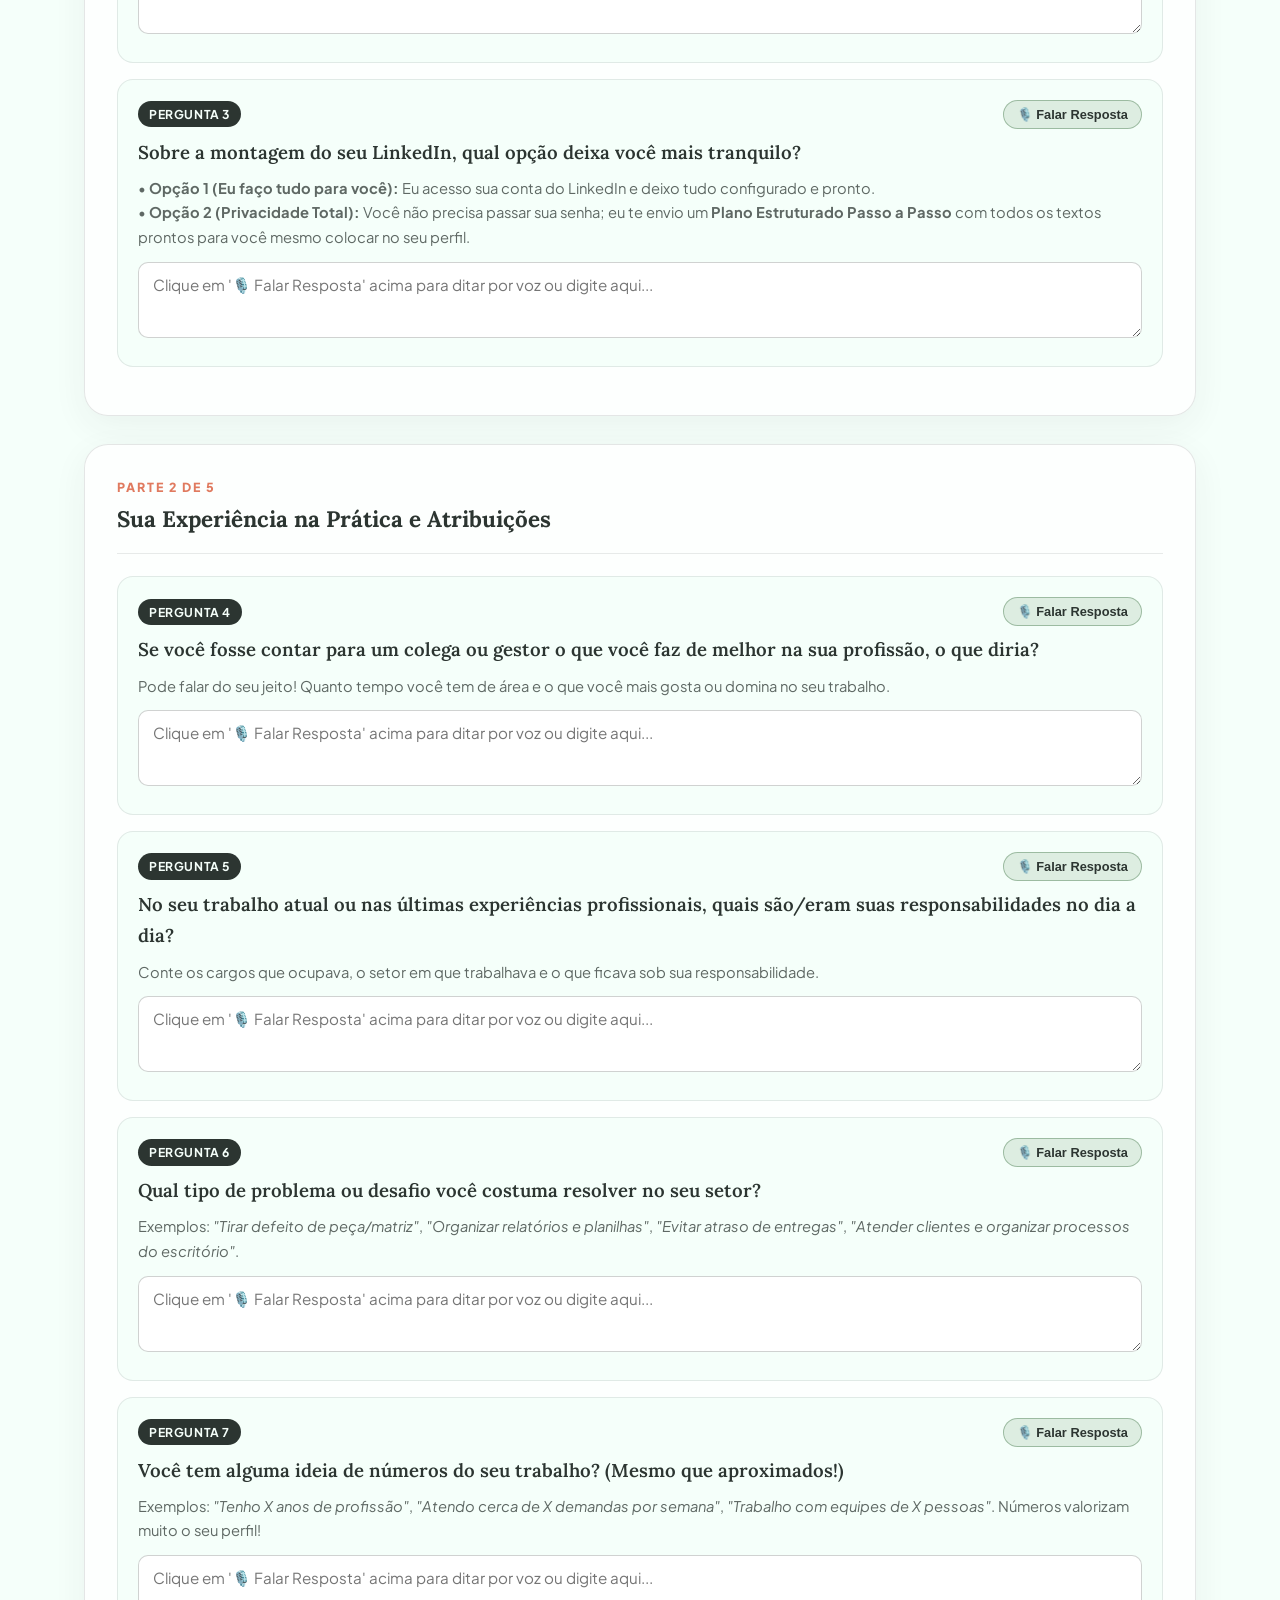
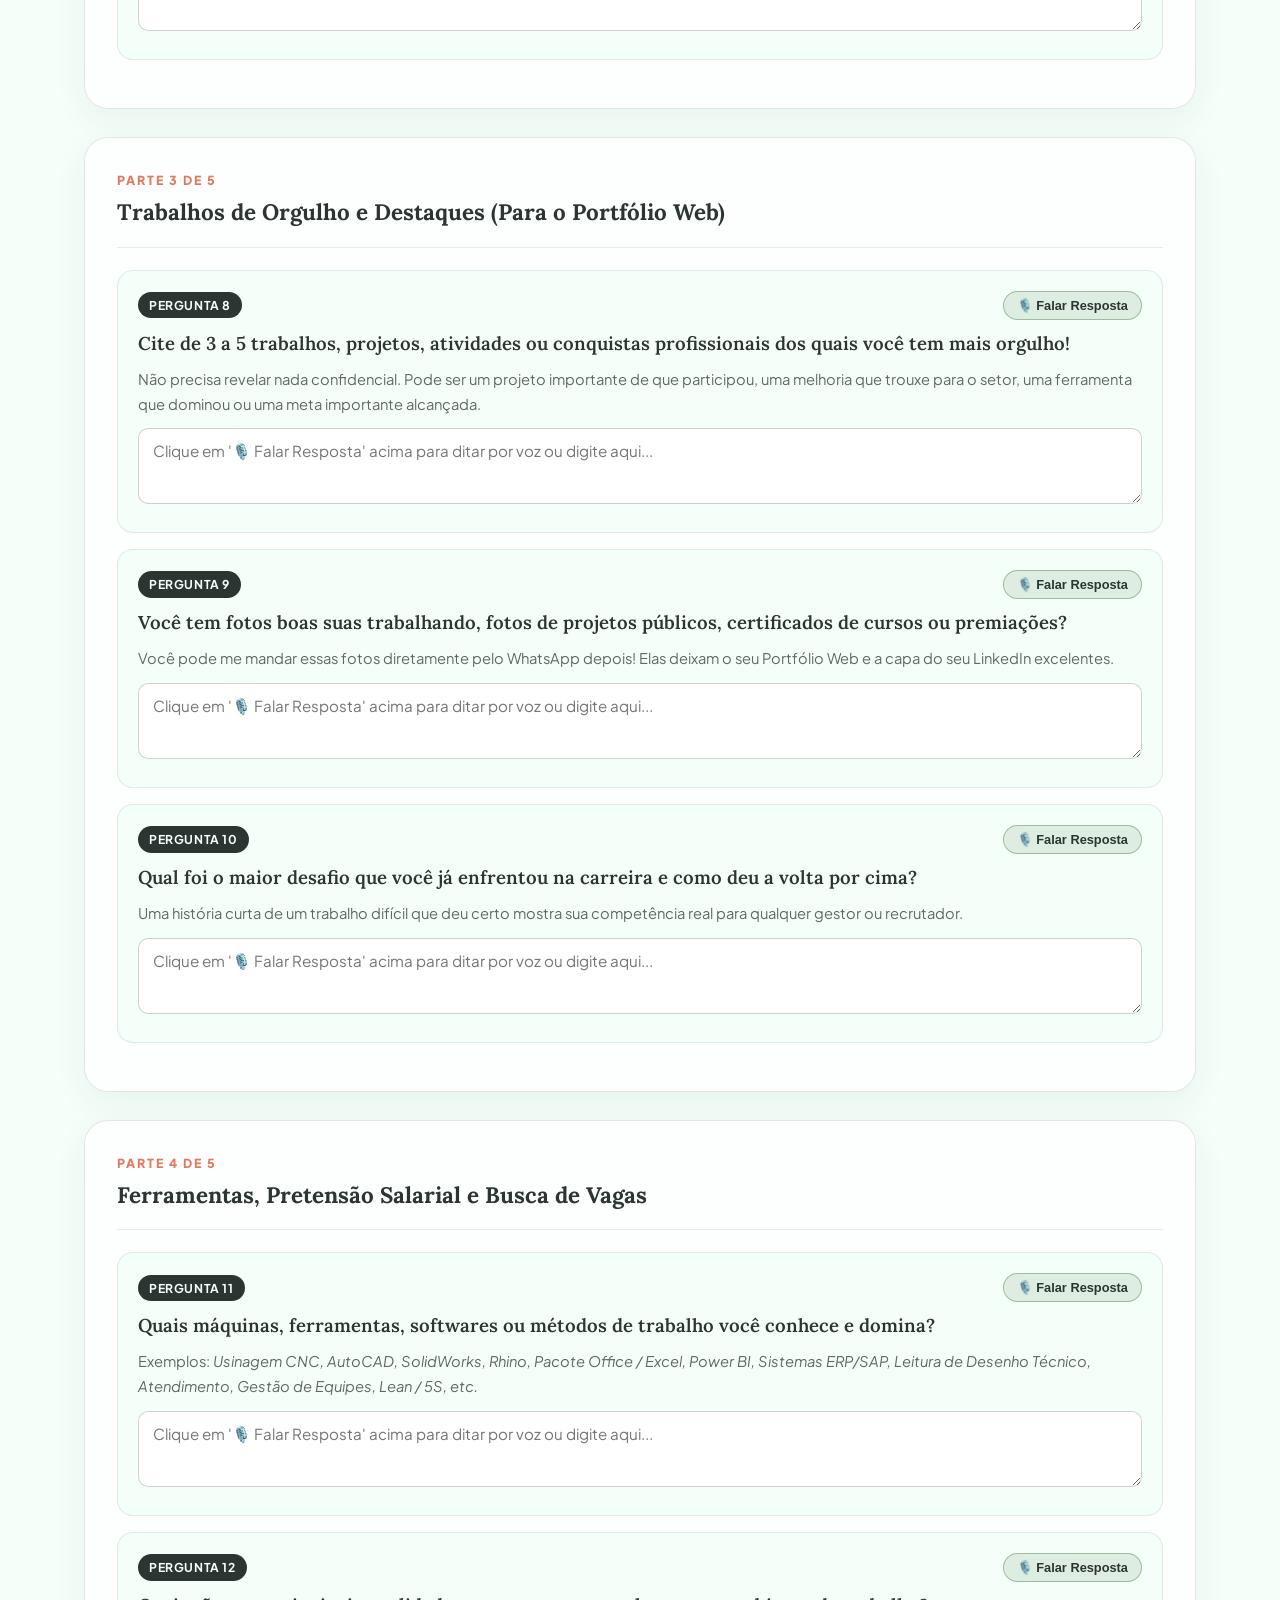
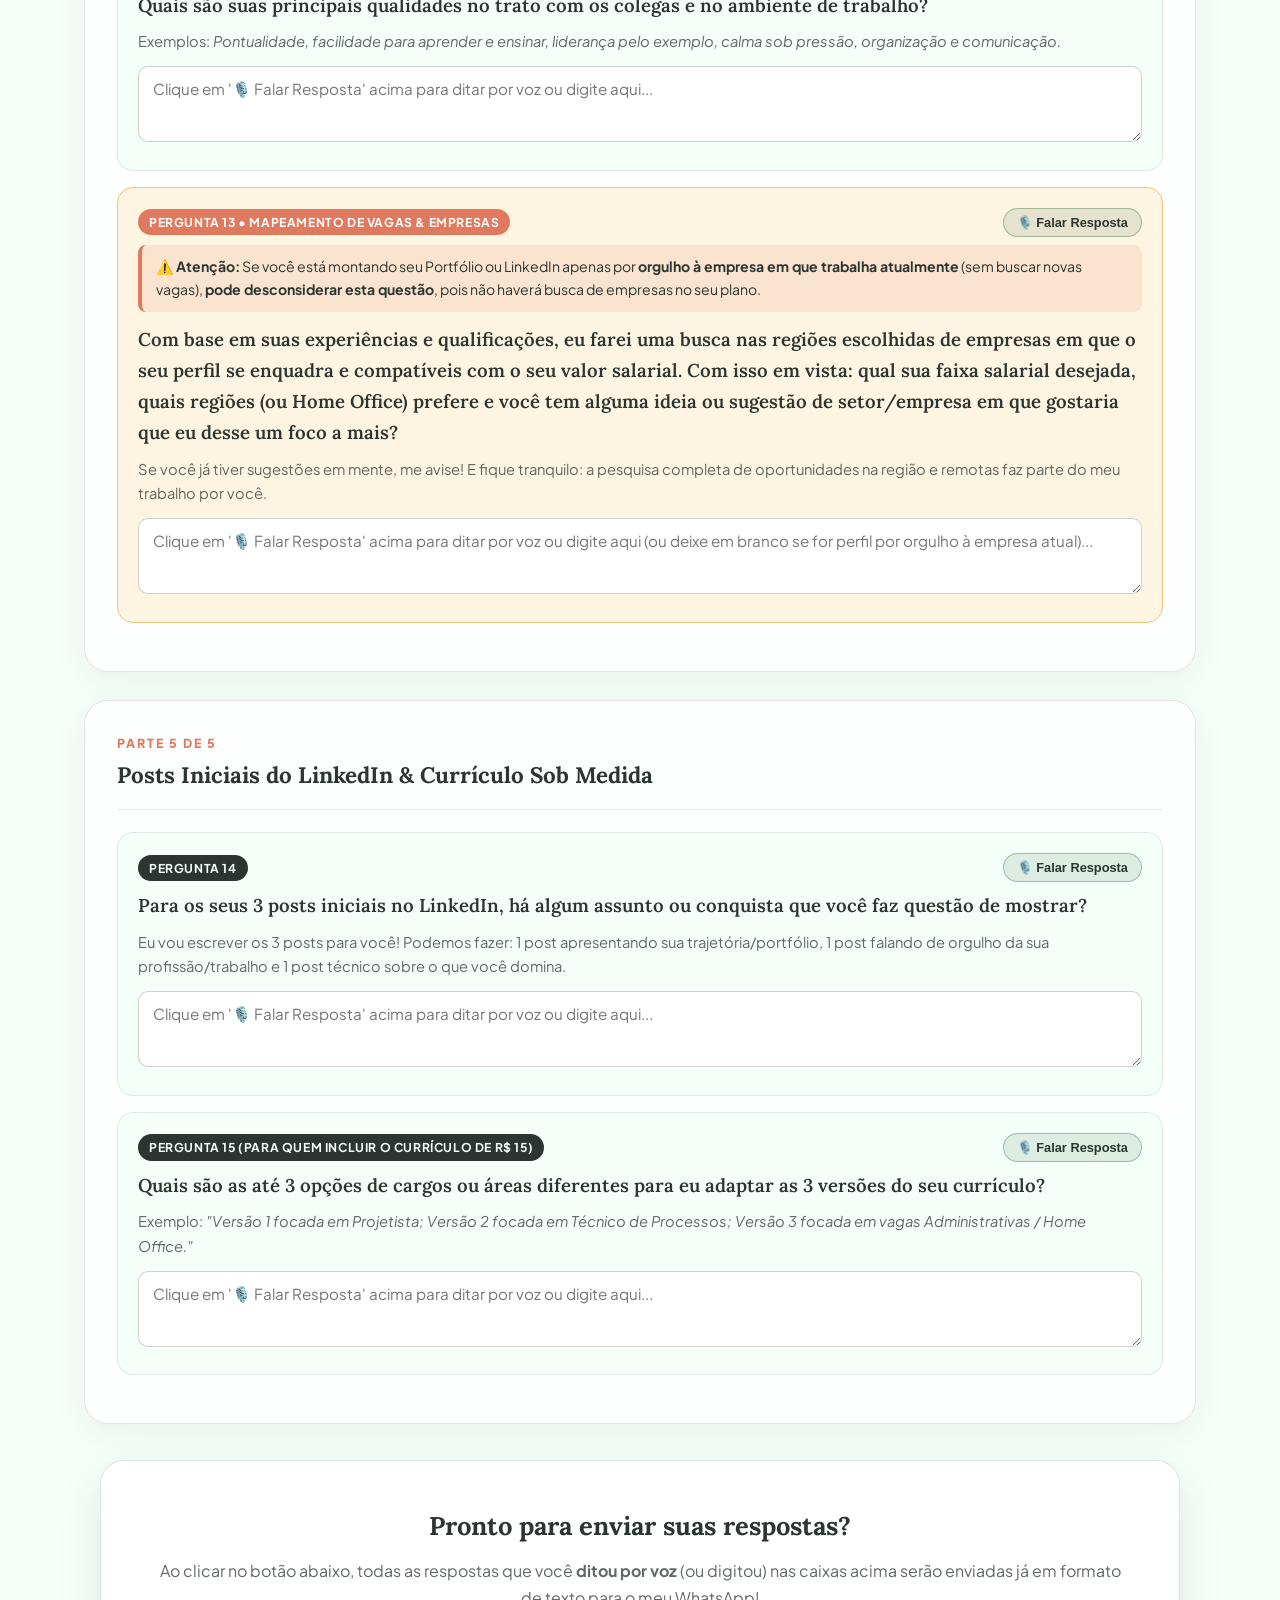
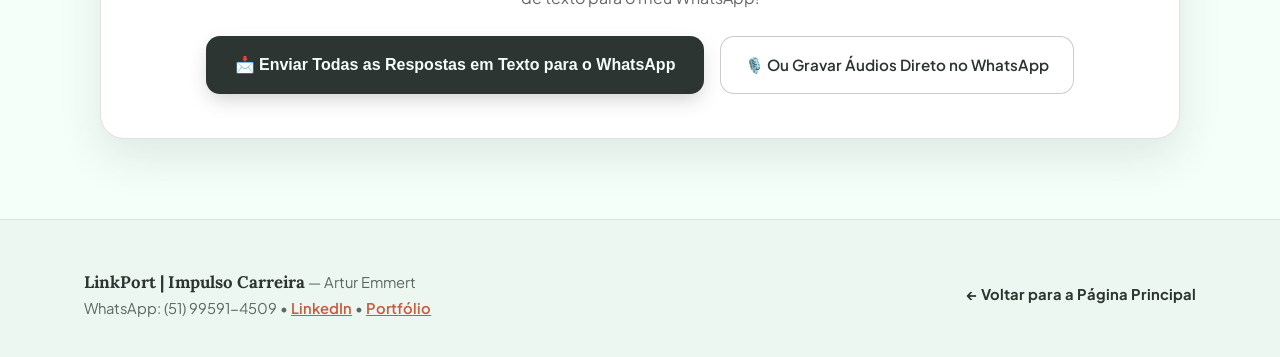
==== commit 3199d356: "Refatora projeto para Freela LinkePort e atualiza arquivos" ====
--- a/briefing.html
+++ b/briefing.html
@@ -3,9 +3,9 @@
 <head>
   <meta charset="UTF-8" />
   <meta name="viewport" content="width=device-width, initial-scale=1.0" />
-  <title>Perguntas do Cliente (Versão Clara) — LinkPort | Impulso Carreira</title>
-  <meta name="description" content="Veja as perguntas simples para montarmos o seu LinkedIn, Portfólio Web e Currículo. Você pode responder tudo por áudio no WhatsApp!" />
-  <link rel="icon" href="assets/img/favicon_portfolio.png" type="image/png" />
+  <title>Perguntas do Cliente — LinkPort | Impulso Carreira</title>
+  <meta name="description" content="Responda as perguntas falando no microfone (sua voz vira texto na hora!) ou digitando para montarmos o seu LinkedIn, Portfólio Web e Currículo." />
+  <link rel="icon" href="assets/img/favicon-lp.svg" type="image/svg+xml" />
   <link rel="preconnect" href="https://fonts.googleapis.com">
   <link rel="preconnect" href="https://fonts.gstatic.com" crossorigin>
   <link href="https://fonts.googleapis.com/css2?family=Lora:ital,wght@0,400..700;1,400..700&family=Plus+Jakarta+Sans:ital,wght@0,300..800;1,300..800&display=swap" rel="stylesheet">
@@ -15,7 +15,7 @@
 
   <!-- Barra Superior -->
   <div class="promo-bar">
-    🎙️ NÃO PRECISA DIGITAR SE NÃO QUISER: Leia as perguntas abaixo e me responda conversando por <strong>ÁUDIO no WhatsApp!</strong>
+    🎙️ FALE E SUA VOZ VIRA TEXTO NA HORA: Clique em <strong>"Falar Resposta"</strong> em cada pergunta (ou mande áudio pelo WhatsApp se preferir)!
   </div>
 
   <!-- Navegação -->
@@ -34,14 +34,9 @@
         <a href="index.html#pacotes">Ver Preços e Pacotes</a>
       </nav>
 
-      <div style="display: flex; align-items: center; gap: 10px; flex-wrap: wrap;">
-        <a href="../Projeto 1/briefing.html" class="version-switch" title="Alternar para o Projeto 1 (Tema Escuro)">
-          🌙 Ver Projeto 1 (Escuro)
-        </a>
-        <a href="https://wa.me/5551995914509?text=Ol%C3%A1%20Artur!%20Estou%20lendo%20a%20p%C3%A1gina%20de%20perguntas%20do%20LinkPort%20e%20vou%20te%20mandar%20meus%20%C3%A1udios!" target="_blank" class="btn btn-sage">
-          🎙️ Mandar Áudio no WhatsApp
-        </a>
-      </div>
+      <button type="button" class="btn btn-charcoal" onclick="enviarRespostasEscritas()">
+        📩 Enviar Respostas no WhatsApp
+      </button>
     </div>
   </header>
 
@@ -55,53 +50,44 @@
         </p>
       </div>
 
-      <!-- Caixa Principal de Destaque: Responder por Áudio -->
+      <!-- Caixa Principal de Destaque: Responder por Voz (Vira Texto!) ou Áudio -->
       <div class="audio-highlight-box">
         <div style="display: flex; align-items: center; justify-content: space-between; flex-wrap: wrap; gap: 16px;">
           <div>
             <span class="badge-pill" style="margin-bottom: 10px;">
-              🎙️ Opção Favorita dos Clientes (Sem precisar digitar!)
+              🎙️ Opção caso não queira digitar
             </span>
             <h3 class="font-serif-editorial" style="font-size: 1.55rem; margin-bottom: 6px; color: var(--charcoal);">
-              Tem preguiça ou receio de escrever? Mande por <span style="font-style: italic; color: var(--sage-dark);">Áudio no WhatsApp!</span>
+              Fale no microfone da pergunta e <span style="font-style: italic; color: var(--sage-dark);">sua voz vira texto sozinha!</span>
             </h3>
             <p style="color: var(--charcoal-muted); max-width: 720px;">
-              Sabemos que na rotina da indústria (seja na matrizaria, modelagem, produção, projeto ou gerência) muitas vezes é cansativo digitar em formulários. Você pode responder exatamente como se estivesse conversando comigo!
+              Em cada pergunta abaixo há um botão <strong>"🎙️ Falar Resposta"</strong>: basta clicar nele e falar normalmente pelo celular ou computador que o sistema escreve tudo para você dentro da caixa! Se preferir, você também pode digitar ou mandar áudio direto no WhatsApp.
             </p>
           </div>
-          <a href="https://wa.me/5551995914509?text=Ol%C3%A1%20Artur!%20Abri%20a%20p%C3%A1gina%20com%20as%20perguntas%20do%20LinkPort.%20Vou%20te%20responder%20por%20%C3%A1udio%20aqui%20no%20WhatsApp!" target="_blank" class="btn btn-sage" style="font-size: 1rem; padding: 15px 26px;">
-            🎙️ Abrir WhatsApp para Gravar Áudios
+          <a href="https://wa.me/5551995914509?text=Ol%C3%A1%20Artur!%20Abri%20a%20p%C3%A1gina%20com%20as%20perguntas%20do%20LinkPort.%20Vou%20te%20mandar%20minhas%20respostas%20por%20aqui!" target="_blank" class="btn btn-sage" style="font-size: 0.96rem; padding: 14px 22px;">
+            📲 Ou Mandar Áudio no WhatsApp
           </a>
         </div>
 
         <div class="audio-steps">
           <div class="audio-step">
-            <strong>Passo 1: Leia com calma</strong>
+            <strong>Passo 1: Clique em "🎙️ Falar Resposta"</strong>
             <p style="font-size: 0.9rem; color: var(--charcoal-muted);">
-              Olhe as perguntas abaixo divididas em 5 partes rápidas. Não precisa responder palavra por palavra, é só um guia!
+              Toque no botão de microfone da pergunta que você quer responder e permita o uso do microfone no navegador.
             </p>
           </div>
           <div class="audio-step">
-            <strong>Passo 2: Grave áudios no Whats</strong>
+            <strong>Passo 2: Fale normalmente</strong>
             <p style="font-size: 0.9rem; color: var(--charcoal-muted);">
-              Mande 1 áudio para cada bloco (ou fale o número da pergunta, ex: <em>"Sobre a pergunta 1 e 2..."</em>) no seu ritmo.
+              Vá falando do seu jeito! O site transcreve sua voz em texto automaticamente na caixa da pergunta (e você pode corrigir se quiser).
             </p>
           </div>
           <div class="audio-step">
-            <strong>Passo 3: Eu transformo em texto profissional!</strong>
+            <strong>Passo 3: Envie tudo pronto!</strong>
             <p style="font-size: 0.9rem; color: var(--charcoal-muted);">
-              Eu escuto seus áudios, organizo tudo em linguagem profissional e monto seu LinkedIn, Portfólio e Currículo.
+              No final da página, clique em <strong>"Enviar Respostas para o WhatsApp"</strong> e todo o texto já vai montado para mim!
             </p>
           </div>
-        </div>
-
-        <div style="display: flex; align-items: center; justify-content: space-between; flex-wrap: wrap; gap: 12px; padding-top: 14px; border-top: 1px solid rgba(44, 53, 49, 0.12);">
-          <span style="font-size: 0.92rem; color: var(--charcoal-muted);">
-            ✍️ <strong>Prefere digitar suas respostas aqui na tela?</strong> Você também pode ativar os campos de texto se quiser:
-          </span>
-          <button type="button" id="btnToggleEscrita" class="btn btn-outline" onclick="alternarModoEscrita()" style="padding: 9px 16px; font-size: 0.88rem;">
-            ✍️ Mostrar Caixas para Responder por Escrito
-          </button>
         </div>
       </div>
 
@@ -112,39 +98,45 @@
             <span class="section-tag" style="margin-bottom: 2px;">Parte 1 de 5</span>
             <h3 class="font-serif-editorial" style="font-size: 1.4rem;">Seu Momento Atual, Objetivo e Privacidade</h3>
           </div>
-          <button type="button" class="btn btn-sage" style="padding: 9px 16px; font-size: 0.88rem;" onclick="mandarAudioBloco(1, 'Momento Atual, Objetivo e Privacidade')">
-            🎙️ Responder Parte 1 por Áudio
-          </button>
-        </div>
-
-        <div class="question-item">
-          <span class="question-number">Pergunta 1</span>
+        </div>
+
+        <div class="question-item">
+          <div class="question-top-bar">
+            <span class="question-number">Pergunta 1</span>
+            <button type="button" class="btn-mic" onclick="iniciarDitadoVoz(this, 'resp1')">🎙️ Falar Resposta</button>
+          </div>
           <div class="question-title">Qual destes 3 objetivos define melhor o que você quer hoje?</div>
           <div class="question-hint">
             • <strong>Opção A (Recolocação):</strong> Quero conseguir um novo emprego o quanto antes.<br/>
             • <strong>Opção B (Aberto a Conversas):</strong> Estou trabalhando, mas quero deixar meu perfil pronto para boas propostas ou serviços extras.<br/>
-            • <strong>Opção C (Orgulho & Autoridade na Empresa):</strong> Tenho orgulho de trabalhar na minha empresa atual e quero um perfil 100% profissional mostrando meu cargo e minhas atribuições (ex: <em>"Gerente de Produção na Grendene"</em>, <em>"Matrizeiro Sênior no Grupo Dass"</em>).
-          </div>
-          <textarea class="optional-input campo-escrita" style="display: none;" data-pergunta="1. Objetivo principal" placeholder="Se quiser digitar, escreva aqui sua resposta (ou mande por áudio)..."></textarea>
-        </div>
-
-        <div class="question-item">
-          <span class="question-number">Pergunta 2</span>
+            • <strong>Opção C (Orgulho & Autoridade na Empresa):</strong> Tenho orgulho do meu trabalho na empresa atual e quero um perfil 100% profissional mostrando meu cargo e minhas atribuições (ex: <em>"Gerente Comercial em ******"</em>, <em>"Matrizeiro"</em>, <em>"Analista de Dados"</em>, <em>"Auxiliar de Escritório"</em>, <em>"Estagiário"</em>...).
+          </div>
+          <textarea id="resp1" class="optional-input campo-escrita" data-pergunta="1. Objetivo principal" placeholder="Clique em '🎙️ Falar Resposta' acima para ditar por voz ou digite aqui..."></textarea>
+        </div>
+
+        <div class="question-item">
+          <div class="question-top-bar">
+            <span class="question-number">Pergunta 2</span>
+            <button type="button" class="btn-mic" onclick="iniciarDitadoVoz(this, 'resp2')">🎙️ Falar Resposta</button>
+          </div>
           <div class="question-title">Qual é a sua profissão/cargo principal e em quais funções você atua (ou busca atuar)?</div>
           <div class="question-hint">
-            Exemplo: <em>"Sou Matrizeiro Industrial"</em>, <em>"Projetista Técnico / Modelador 3D"</em>, <em>"Gerente de Produção Calçadista"</em>, <em>"Técnico de Processos"</em>.
-          </div>
-          <textarea class="optional-input campo-escrita" style="display: none;" data-pergunta="2. Cargo e funções" placeholder="Digite aqui ou responda por áudio..."></textarea>
-        </div>
-
-        <div class="question-item">
-          <span class="question-number">Pergunta 3</span>
+            Exemplo: <em>"Matrizeiro"</em>, <em>"Projetista Técnico"</em>, <em>"Gerente Comercial"</em>, <em>"Analista de Dados"</em>, <em>"Auxiliar de Escritório"</em>, <em>"Técnico de Processos"</em>.
+          </div>
+          <textarea id="resp2" class="optional-input campo-escrita" data-pergunta="2. Cargo e funções" placeholder="Clique em '🎙️ Falar Resposta' acima para ditar por voz ou digite aqui..."></textarea>
+        </div>
+
+        <div class="question-item">
+          <div class="question-top-bar">
+            <span class="question-number">Pergunta 3</span>
+            <button type="button" class="btn-mic" onclick="iniciarDitadoVoz(this, 'resp3')">🎙️ Falar Resposta</button>
+          </div>
           <div class="question-title">Sobre a montagem do seu LinkedIn, qual opção deixa você mais tranquilo?</div>
           <div class="question-hint">
             • <strong>Opção 1 (Eu faço tudo para você):</strong> Eu acesso sua conta do LinkedIn e deixo tudo configurado e pronto.<br/>
             • <strong>Opção 2 (Privacidade Total):</strong> Você não precisa passar sua senha; eu te envio um <strong>Plano Estruturado Passo a Passo</strong> com todos os textos prontos para você mesmo colocar no seu perfil.
           </div>
-          <textarea class="optional-input campo-escrita" style="display: none;" data-pergunta="3. Preferência de Privacidade no LinkedIn" placeholder="Digite aqui ou responda por áudio..."></textarea>
+          <textarea id="resp3" class="optional-input campo-escrita" data-pergunta="3. Preferência de Privacidade no LinkedIn" placeholder="Clique em '🎙️ Falar Resposta' acima para ditar por voz ou digite aqui..."></textarea>
         </div>
       </div>
 
@@ -155,45 +147,54 @@
             <span class="section-tag" style="margin-bottom: 2px;">Parte 2 de 5</span>
             <h3 class="font-serif-editorial" style="font-size: 1.4rem;">Sua Experiência na Prática e Atribuições</h3>
           </div>
-          <button type="button" class="btn btn-sage" style="padding: 9px 16px; font-size: 0.88rem;" onclick="mandarAudioBloco(2, 'Experiência na Prática e Atribuições')">
-            🎙️ Responder Parte 2 por Áudio
-          </button>
-        </div>
-
-        <div class="question-item">
-          <span class="question-number">Pergunta 4</span>
-          <div class="question-title">Se você fosse contar para um colega ou gerente o que você faz de melhor na sua profissão, o que diria?</div>
+        </div>
+
+        <div class="question-item">
+          <div class="question-top-bar">
+            <span class="question-number">Pergunta 4</span>
+            <button type="button" class="btn-mic" onclick="iniciarDitadoVoz(this, 'resp4')">🎙️ Falar Resposta</button>
+          </div>
+          <div class="question-title">Se você fosse contar para um colega ou gestor o que você faz de melhor na sua profissão, o que diria?</div>
           <div class="question-hint">
             Pode falar do seu jeito! Quanto tempo você tem de área e o que você mais gosta ou domina no seu trabalho.
           </div>
-          <textarea class="optional-input campo-escrita" style="display: none;" data-pergunta="4. Resumo do que faz de melhor" placeholder="Digite aqui ou responda por áudio..."></textarea>
-        </div>
-
-        <div class="question-item">
-          <span class="question-number">Pergunta 5</span>
-          <div class="question-title">Na sua empresa atual ou nas últimas empresas em que trabalhou (ex: Grupo Dass, Grendene, etc.), quais são/eram suas responsabilidades no dia a dia?</div>
-          <div class="question-hint">
-            Fale o nome das principais empresas por onde passou, o cargo que ocupava e o que ficava sob sua responsabilidade.
-          </div>
-          <textarea class="optional-input campo-escrita" style="display: none;" data-pergunta="5. Empresas e responsabilidades" placeholder="Digite aqui ou responda por áudio..."></textarea>
-        </div>
-
-        <div class="question-item">
-          <span class="question-number">Pergunta 6</span>
+          <textarea id="resp4" class="optional-input campo-escrita" data-pergunta="4. Resumo do que faz de melhor" placeholder="Clique em '🎙️ Falar Resposta' acima para ditar por voz ou digite aqui..."></textarea>
+        </div>
+
+        <div class="question-item">
+          <div class="question-top-bar">
+            <span class="question-number">Pergunta 5</span>
+            <button type="button" class="btn-mic" onclick="iniciarDitadoVoz(this, 'resp5')">🎙️ Falar Resposta</button>
+          </div>
+          <div class="question-title">No seu trabalho atual ou nas últimas experiências profissionais, quais são/eram suas responsabilidades no dia a dia?</div>
+          <div class="question-hint">
+            Conte os cargos que ocupava, o setor em que trabalhava e o que ficava sob sua responsabilidade.
+          </div>
+          <textarea id="resp5" class="optional-input campo-escrita" data-pergunta="5. Experiências e responsabilidades" placeholder="Clique em '🎙️ Falar Resposta' acima para ditar por voz ou digite aqui..."></textarea>
+        </div>
+
+        <div class="question-item">
+          <div class="question-top-bar">
+            <span class="question-number">Pergunta 6</span>
+            <button type="button" class="btn-mic" onclick="iniciarDitadoVoz(this, 'resp6')">🎙️ Falar Resposta</button>
+          </div>
           <div class="question-title">Qual tipo de problema ou desafio você costuma resolver no seu setor?</div>
           <div class="question-hint">
-            Exemplos: <em>"Tirar defeito de peça/matriz"</em>, <em>"Evitar atraso de amostra/coleção"</em>, <em>"Organizar a linha de produção e bater meta"</em>, <em>"Reduzir desperdício de matéria-prima"</em>.
-          </div>
-          <textarea class="optional-input campo-escrita" style="display: none;" data-pergunta="6. Problemas que resolve no setor" placeholder="Digite aqui ou responda por áudio..."></textarea>
-        </div>
-
-        <div class="question-item">
-          <span class="question-number">Pergunta 7</span>
+            Exemplos: <em>"Tirar defeito de peça/matriz"</em>, <em>"Organizar relatórios e planilhas"</em>, <em>"Evitar atraso de entregas"</em>, <em>"Atender clientes e organizar processos do escritório"</em>.
+          </div>
+          <textarea id="resp6" class="optional-input campo-escrita" data-pergunta="6. Problemas que resolve no setor" placeholder="Clique em '🎙️ Falar Resposta' acima para ditar por voz ou digite aqui..."></textarea>
+        </div>
+
+        <div class="question-item">
+          <div class="question-top-bar">
+            <span class="question-number">Pergunta 7</span>
+            <button type="button" class="btn-mic" onclick="iniciarDitadoVoz(this, 'resp7')">🎙️ Falar Resposta</button>
+          </div>
           <div class="question-title">Você tem alguma ideia de números do seu trabalho? (Mesmo que aproximados!)</div>
           <div class="question-hint">
-            Exemplos: <em>"Tenho 12 anos de profissão"</em>, <em>"Lidero uma equipe de 45 pessoas"</em>, <em>"Faço cerca de 20 projetos/matrizes por mês"</em>. Números valorizam muito o seu perfil!
-          </div>
-          <textarea class="optional-input campo-escrita" style="display: none;" data-pergunta="7. Números e resultados aproximados" placeholder="Digite aqui ou responda por áudio..."></textarea>
+            Exemplos: <em>"Tenho X anos de profissão"</em>, <em>"Atendo cerca de X demandas por semana"</em>, <em>"Trabalho com equipes de X pessoas"</em>. Números valorizam muito o seu perfil!
+          </div>
+          <textarea id="resp7" class="optional-input campo-escrita" data-pergunta="7. Números e resultados aproximados" placeholder="Clique em '🎙️ Falar Resposta' acima para ditar por voz ou digite aqui..."></textarea>
         </div>
       </div>
 
@@ -204,36 +205,42 @@
             <span class="section-tag" style="margin-bottom: 2px;">Parte 3 de 5</span>
             <h3 class="font-serif-editorial" style="font-size: 1.4rem;">Trabalhos de Orgulho e Destaques (Para o Portfólio Web)</h3>
           </div>
-          <button type="button" class="btn btn-sage" style="padding: 9px 16px; font-size: 0.88rem;" onclick="mandarAudioBloco(3, 'Trabalhos de Orgulho e Destaques')">
-            🎙️ Responder Parte 3 por Áudio
-          </button>
-        </div>
-
-        <div class="question-item">
-          <span class="question-number">Pergunta 8</span>
-          <div class="question-title">Cite de 3 a 5 trabalhos, projetos, produtos ou conquistas na fábrica dos quais você tem mais orgulho!</div>
-          <div class="question-hint">
-            Não precisa revelar nada confidencial da fábrica. Pode ser um modelo conhecido que ajudou a produzir, uma melhoria no setor, uma máquina que dominou ou uma meta importante batida.
-          </div>
-          <textarea class="optional-input campo-escrita" style="display: none;" data-pergunta="8. Trabalhos e conquistas de orgulho" placeholder="Digite aqui ou responda por áudio..."></textarea>
-        </div>
-
-        <div class="question-item">
-          <span class="question-number">Pergunta 9</span>
-          <div class="question-title">Você tem fotos boas suas no ambiente de trabalho, fotos de produtos prontos (já públicos), certificados ou premiações da empresa?</div>
+        </div>
+
+        <div class="question-item">
+          <div class="question-top-bar">
+            <span class="question-number">Pergunta 8</span>
+            <button type="button" class="btn-mic" onclick="iniciarDitadoVoz(this, 'resp8')">🎙️ Falar Resposta</button>
+          </div>
+          <div class="question-title">Cite de 3 a 5 trabalhos, projetos, atividades ou conquistas profissionais dos quais você tem mais orgulho!</div>
+          <div class="question-hint">
+            Não precisa revelar nada confidencial. Pode ser um projeto importante de que participou, uma melhoria que trouxe para o setor, uma ferramenta que dominou ou uma meta importante alcançada.
+          </div>
+          <textarea id="resp8" class="optional-input campo-escrita" data-pergunta="8. Trabalhos e conquistas de orgulho" placeholder="Clique em '🎙️ Falar Resposta' acima para ditar por voz ou digite aqui..."></textarea>
+        </div>
+
+        <div class="question-item">
+          <div class="question-top-bar">
+            <span class="question-number">Pergunta 9</span>
+            <button type="button" class="btn-mic" onclick="iniciarDitadoVoz(this, 'resp9')">🎙️ Falar Resposta</button>
+          </div>
+          <div class="question-title">Você tem fotos boas suas trabalhando, fotos de projetos públicos, certificados de cursos ou premiações?</div>
           <div class="question-hint">
             Você pode me mandar essas fotos diretamente pelo WhatsApp depois! Elas deixam o seu Portfólio Web e a capa do seu LinkedIn excelentes.
           </div>
-          <textarea class="optional-input campo-escrita" style="display: none;" data-pergunta="9. Fotos e certificados disponíveis" placeholder="Digite aqui ou responda por áudio..."></textarea>
-        </div>
-
-        <div class="question-item">
-          <span class="question-number">Pergunta 10</span>
+          <textarea id="resp9" class="optional-input campo-escrita" data-pergunta="9. Fotos e certificados disponíveis" placeholder="Clique em '🎙️ Falar Resposta' acima para ditar por voz ou digite aqui..."></textarea>
+        </div>
+
+        <div class="question-item">
+          <div class="question-top-bar">
+            <span class="question-number">Pergunta 10</span>
+            <button type="button" class="btn-mic" onclick="iniciarDitadoVoz(this, 'resp10')">🎙️ Falar Resposta</button>
+          </div>
           <div class="question-title">Qual foi o maior desafio que você já enfrentou na carreira e como deu a volta por cima?</div>
           <div class="question-hint">
-            Uma história curta de um trabalho difícil que deu certo mostra sua competência real para qualquer diretor ou recrutador.
-          </div>
-          <textarea class="optional-input campo-escrita" style="display: none;" data-pergunta="10. Maior desafio superado" placeholder="Digite aqui ou responda por áudio..."></textarea>
+            Uma história curta de um trabalho difícil que deu certo mostra sua competência real para qualquer gestor ou recrutador.
+          </div>
+          <textarea id="resp10" class="optional-input campo-escrita" data-pergunta="10. Maior desafio superado" placeholder="Clique em '🎙️ Falar Resposta' acima para ditar por voz ou digite aqui..."></textarea>
         </div>
       </div>
 
@@ -242,40 +249,51 @@
         <div class="question-block-header">
           <div>
             <span class="section-tag" style="margin-bottom: 2px;">Parte 4 de 5</span>
-            <h3 class="font-serif-editorial" style="font-size: 1.4rem;">Ferramentas, Pretensão Salarial e Busca de Empresas</h3>
-          </div>
-          <button type="button" class="btn btn-sage" style="padding: 9px 16px; font-size: 0.88rem;" onclick="mandarAudioBloco(4, 'Ferramentas, Salário e Empresas')">
-            🎙️ Responder Parte 4 por Áudio
-          </button>
-        </div>
-
-        <div class="question-item">
-          <span class="question-number">Pergunta 11</span>
+            <h3 class="font-serif-editorial" style="font-size: 1.4rem;">Ferramentas, Pretensão Salarial e Busca de Vagas</h3>
+          </div>
+        </div>
+
+        <div class="question-item">
+          <div class="question-top-bar">
+            <span class="question-number">Pergunta 11</span>
+            <button type="button" class="btn-mic" onclick="iniciarDitadoVoz(this, 'resp11')">🎙️ Falar Resposta</button>
+          </div>
           <div class="question-title">Quais máquinas, ferramentas, softwares ou métodos de trabalho você conhece e domina?</div>
           <div class="question-hint">
-            Exemplos: <em>Centros de Usinagem CNC, Torno/Fresa, AutoCAD, SolidWorks, Rhino, CorelDraw, Excel, SAP, Leitura de Desenho Técnico, Gestão de Equipes, Lean / 5S, Cronoanálise, etc.</em>
-          </div>
-          <textarea class="optional-input campo-escrita" style="display: none;" data-pergunta="11. Máquinas, ferramentas e softwares" placeholder="Digite aqui ou responda por áudio..."></textarea>
-        </div>
-
-        <div class="question-item">
-          <span class="question-number">Pergunta 12</span>
-          <div class="question-title">Quais são suas principais qualidades no trato com os colegas e com a empresa?</div>
-          <div class="question-hint">
-            Exemplos: <em>Pontualidade, facilidade para ensinar os mais novos, liderança pelo exemplo, calma sob pressão, organização.</em>
-          </div>
-          <textarea class="optional-input campo-escrita" style="display: none;" data-pergunta="12. Qualidades pessoais e de equipe" placeholder="Digite aqui ou responda por áudio..."></textarea>
+            Exemplos: <em>Usinagem CNC, AutoCAD, SolidWorks, Rhino, Pacote Office / Excel, Power BI, Sistemas ERP/SAP, Leitura de Desenho Técnico, Atendimento, Gestão de Equipes, Lean / 5S, etc.</em>
+          </div>
+          <textarea id="resp11" class="optional-input campo-escrita" data-pergunta="11. Máquinas, ferramentas e softwares" placeholder="Clique em '🎙️ Falar Resposta' acima para ditar por voz ou digite aqui..."></textarea>
+        </div>
+
+        <div class="question-item">
+          <div class="question-top-bar">
+            <span class="question-number">Pergunta 12</span>
+            <button type="button" class="btn-mic" onclick="iniciarDitadoVoz(this, 'resp12')">🎙️ Falar Resposta</button>
+          </div>
+          <div class="question-title">Quais são suas principais qualidades no trato com os colegas e no ambiente de trabalho?</div>
+          <div class="question-hint">
+            Exemplos: <em>Pontualidade, facilidade para aprender e ensinar, liderança pelo exemplo, calma sob pressão, organização e comunicação.</em>
+          </div>
+          <textarea id="resp12" class="optional-input campo-escrita" data-pergunta="12. Qualidades pessoais e de equipe" placeholder="Clique em '🎙️ Falar Resposta' acima para ditar por voz ou digite aqui..."></textarea>
         </div>
 
         <div class="question-item" style="background: rgba(255, 222, 173, 0.35); border-color: var(--navajowhite-strong);">
-          <span class="question-number" style="background: var(--terracotta); color: #fff;">Pergunta 13 • Mapeamento de Vagas & Empresas</span>
+          <div class="question-top-bar">
+            <span class="question-number" style="background: var(--terracotta); color: #fff;">Pergunta 13 • Mapeamento de Vagas & Empresas</span>
+            <button type="button" class="btn-mic" onclick="iniciarDitadoVoz(this, 'resp13')">🎙️ Falar Resposta</button>
+          </div>
+
+          <div class="skip-notice">
+            ⚠️ <strong>Atenção:</strong> Se você está montando seu Portfólio ou LinkedIn apenas por <strong>orgulho à empresa em que trabalha atualmente</strong> (sem buscar novas vagas), <strong>pode desconsiderar esta questão</strong>, pois não haverá busca de empresas no seu plano.
+          </div>
+
           <div class="question-title">
-            Com base em suas experiências e qualificações, eu farei uma busca nas regiões escolhidas de empresas em que o seu perfil se enquadra e compatíveis com o seu valor salarial. Com isso em vista: qual sua faixa salarial desejada, quais regiões (ou Home Office) prefere e você tem alguma ideia ou sugestão de empresa em que gostaria que eu desse um foco a mais?
-          </div>
-          <div class="question-hint">
-            Se você já tiver 2 ou 3 empresas específicas em mente, me avise! E fique tranquilo: a pesquisa completa de empresas da região e remotas faz parte do meu trabalho por você.
-          </div>
-          <textarea class="optional-input campo-escrita" style="display: none;" data-pergunta="13. Região, Faixa Salarial e Sugestão de Empresas Foco" placeholder="Digite aqui ou responda por áudio..."></textarea>
+            Com base em suas experiências e qualificações, eu farei uma busca nas regiões escolhidas de empresas em que o seu perfil se enquadra e compatíveis com o seu valor salarial. Com isso em vista: qual sua faixa salarial desejada, quais regiões (ou Home Office) prefere e você tem alguma ideia ou sugestão de setor/empresa em que gostaria que eu desse um foco a mais?
+          </div>
+          <div class="question-hint">
+            Se você já tiver sugestões em mente, me avise! E fique tranquilo: a pesquisa completa de oportunidades na região e remotas faz parte do meu trabalho por você.
+          </div>
+          <textarea id="resp13" class="optional-input campo-escrita" data-pergunta="13. Região, Faixa Salarial e Foco de Busca" placeholder="Clique em '🎙️ Falar Resposta' acima para ditar por voz ou digite aqui (ou deixe em branco se for perfil por orgulho à empresa atual)..."></textarea>
         </div>
       </div>
 
@@ -286,27 +304,30 @@
             <span class="section-tag" style="margin-bottom: 2px;">Parte 5 de 5</span>
             <h3 class="font-serif-editorial" style="font-size: 1.4rem;">Posts Iniciais do LinkedIn & Currículo Sob Medida</h3>
           </div>
-          <button type="button" class="btn btn-sage" style="padding: 9px 16px; font-size: 0.88rem;" onclick="mandarAudioBloco(5, 'Posts Iniciais e Currículos')">
-            🎙️ Responder Parte 5 por Áudio
-          </button>
-        </div>
-
-        <div class="question-item">
-          <span class="question-number">Pergunta 14</span>
+        </div>
+
+        <div class="question-item">
+          <div class="question-top-bar">
+            <span class="question-number">Pergunta 14</span>
+            <button type="button" class="btn-mic" onclick="iniciarDitadoVoz(this, 'resp14')">🎙️ Falar Resposta</button>
+          </div>
           <div class="question-title">Para os seus 3 posts iniciais no LinkedIn, há algum assunto ou conquista que você faz questão de mostrar?</div>
           <div class="question-hint">
-            Eu vou escrever os 3 posts para você! Podemos fazer: 1 post apresentando sua trajetória/portfólio, 1 post falando de orgulho da sua profissão/empresa e 1 post técnico sobre o que você domina.
-          </div>
-          <textarea class="optional-input campo-escrita" style="display: none;" data-pergunta="14. Ideias para os 3 posts iniciais" placeholder="Digite aqui ou responda por áudio..."></textarea>
-        </div>
-
-        <div class="question-item">
-          <span class="question-number">Pergunta 15 (Para quem incluir o Currículo de R$ 15)</span>
-          <div class="question-title">Quais são as até 3 opções de cargos ou tipos de empresas diferentes para eu adaptar as 3 versões do seu currículo?</div>
-          <div class="question-hint">
-            Exemplo: <em>"Versão 1 focada em Projetista; Versão 2 focada em Técnico de Processos; Versão 3 focada em vagas Home Office/Atendimento Técnico."</em>
-          </div>
-          <textarea class="optional-input campo-escrita" style="display: none;" data-pergunta="15. As 3 versões desejadas do Currículo" placeholder="Digite aqui ou responda por áudio..."></textarea>
+            Eu vou escrever os 3 posts para você! Podemos fazer: 1 post apresentando sua trajetória/portfólio, 1 post falando de orgulho da sua profissão/trabalho e 1 post técnico sobre o que você domina.
+          </div>
+          <textarea id="resp14" class="optional-input campo-escrita" data-pergunta="14. Ideias para os 3 posts iniciais" placeholder="Clique em '🎙️ Falar Resposta' acima para ditar por voz ou digite aqui..."></textarea>
+        </div>
+
+        <div class="question-item">
+          <div class="question-top-bar">
+            <span class="question-number">Pergunta 15 (Para quem incluir o Currículo de R$ 15)</span>
+            <button type="button" class="btn-mic" onclick="iniciarDitadoVoz(this, 'resp15')">🎙️ Falar Resposta</button>
+          </div>
+          <div class="question-title">Quais são as até 3 opções de cargos ou áreas diferentes para eu adaptar as 3 versões do seu currículo?</div>
+          <div class="question-hint">
+            Exemplo: <em>"Versão 1 focada em Projetista; Versão 2 focada em Técnico de Processos; Versão 3 focada em vagas Administrativas / Home Office."</em>
+          </div>
+          <textarea id="resp15" class="optional-input campo-escrita" data-pergunta="15. As 3 versões desejadas do Currículo" placeholder="Clique em '🎙️ Falar Resposta' acima para ditar por voz ou digite aqui..."></textarea>
         </div>
       </div>
 
@@ -314,17 +335,17 @@
       <div class="builder-box" style="margin-top: 36px; text-align: center;">
         <h3 class="font-serif-editorial" style="font-size: 1.6rem; margin-bottom: 10px;">Pronto para enviar suas respostas?</h3>
         <p style="color: var(--charcoal-muted); margin-bottom: 24px;">
-          Escolha abaixo se prefere abrir o WhatsApp e mandar seus <strong>áudios</strong>, ou se preencheu as caixas de texto acima e quer enviar tudo por escrito:
+          Ao clicar no botão abaixo, todas as respostas que você <strong>ditou por voz</strong> (ou digitou) nas caixas acima serão enviadas já em formato de texto para o meu WhatsApp!
         </p>
 
         <div style="display: flex; justify-content: center; gap: 16px; flex-wrap: wrap;">
-          <a href="https://wa.me/5551995914509?text=Ol%C3%A1%20Artur!%20Acabei%20de%20ler%20as%2015%20perguntas%20na%20p%C3%A1gina%20do%20LinkPort%20e%20vou%20te%20mandar%20os%20%C3%A1udios%20respondendo!" target="_blank" class="btn btn-sage" style="padding: 15px 28px; font-size: 1rem;">
-            🎙️ Mandar Respostas por ÁUDIO no WhatsApp
+          <button type="button" class="btn btn-charcoal" style="padding: 15px 28px; font-size: 1rem;" onclick="enviarRespostasEscritas()">
+            📩 Enviar Todas as Respostas em Texto para o WhatsApp
+          </button>
+
+          <a href="https://wa.me/5551995914509?text=Ol%C3%A1%20Artur!%20Acabei%20de%20ler%20as%20perguntas%20na%20p%C3%A1gina%20do%20LinkPort%20e%20prefiro%20te%20mandar%20%C3%A1udios%20direto%20por%20aqui!" target="_blank" class="btn btn-outline" style="padding: 15px 24px; font-size: 0.95rem;">
+            🎙️ Ou Gravar Áudios Direto no WhatsApp
           </a>
-
-          <button type="button" id="btnEnviarEscrito" class="btn btn-charcoal" style="padding: 15px 28px; font-size: 1rem; display: none;" onclick="enviarRespostasEscritas()">
-            📩 Enviar Respostas Digitadas para o WhatsApp
-          </button>
         </div>
       </div>
 
@@ -338,8 +359,7 @@
         <strong class="font-serif-editorial" style="color: var(--charcoal); font-size: 1.05rem;">LinkPort | Impulso Carreira</strong> — Artur Emmert<br/>
         <span>WhatsApp: (51) 99591-4509 • <a href="https://www.linkedin.com/in/artur-emmert-cs-pm" target="_blank" style="color: var(--terracotta-dark); font-weight: 600;">LinkedIn</a> • <a href="https://artur-emmert.github.io/MeuPortf-lioV2/" target="_blank" style="color: var(--terracotta-dark); font-weight: 600;">Portfólio</a></span>
       </div>
-      <div style="display: flex; gap: 16px; align-items: center; flex-wrap: wrap;">
-        <a href="../Projeto 1/briefing.html" class="version-switch">🌙 Alternar para Projeto 1 (Escuro)</a>
+      <div>
         <a href="index.html" style="color: var(--charcoal); text-decoration: none; font-weight: 700;">← Voltar para a Página Principal</a>
       </div>
     </div>
--- a/styles.css
+++ b/styles.css
@@ -198,7 +198,7 @@
   width: 100%;
 }
 
-/* Botões estilo Portfolio_V2 */
+/* Botões */
 .btn {
   display: inline-flex;
   align-items: center;
@@ -260,25 +260,6 @@
   color: var(--mintcream);
 }
 
-.version-switch {
-  display: inline-flex;
-  align-items: center;
-  gap: 6px;
-  font-size: 0.8rem;
-  font-weight: 700;
-  padding: 7px 13px;
-  border-radius: 99px;
-  background: rgba(255, 222, 173, 0.55);
-  border: 1px solid var(--navajowhite-strong);
-  color: var(--charcoal);
-  text-decoration: none;
-  transition: all 0.2s;
-}
-
-.version-switch:hover {
-  background: var(--navajowhite);
-}
-
 /* Hero Section */
 .hero {
   padding: 72px 0 68px;
@@ -462,7 +443,7 @@
   font-size: 1.04rem;
 }
 
-/* Grid 3 Caminhos (Estilo Glassmorphism do Portfólio) */
+/* Grid 3 Caminhos */
 .paths-grid {
   display: grid;
   grid-template-columns: repeat(3, 1fr);
@@ -616,6 +597,13 @@
   letter-spacing: 0.8px;
 }
 
+.plan-header-row {
+  display: flex;
+  align-items: center;
+  justify-content: space-between;
+  gap: 8px;
+}
+
 .plan-name {
   font-family: 'Lora', serif;
   font-size: 1.45rem;
@@ -628,6 +616,86 @@
   font-size: 0.88rem;
   color: var(--charcoal-light);
   margin-bottom: 20px;
+}
+
+/* Tooltip de Interrogação (?) do Portfólio Web */
+.info-tooltip-wrap {
+  position: relative;
+  display: inline-flex;
+  align-items: center;
+}
+
+.info-tooltip-btn {
+  width: 24px;
+  height: 24px;
+  border-radius: 50%;
+  background: rgba(44, 53, 49, 0.08);
+  border: 1px solid rgba(44, 53, 49, 0.25);
+  color: var(--charcoal);
+  font-weight: 800;
+  font-size: 0.8rem;
+  display: inline-flex;
+  align-items: center;
+  justify-content: center;
+  cursor: pointer;
+  transition: all 0.2s ease;
+}
+
+.info-tooltip-btn:hover,
+.info-tooltip-btn:focus {
+  background: var(--terracotta);
+  border-color: var(--terracotta);
+  color: #fff;
+  outline: none;
+}
+
+.info-tooltip-box {
+  visibility: hidden;
+  opacity: 0;
+  position: absolute;
+  bottom: calc(100% + 10px);
+  right: 0;
+  width: 290px;
+  background: var(--charcoal);
+  color: var(--mintcream);
+  padding: 14px 16px;
+  border-radius: 14px;
+  font-size: 0.8rem;
+  line-height: 1.5;
+  box-shadow: 0 14px 32px rgba(44, 53, 49, 0.28);
+  z-index: 50;
+  transition: opacity 0.22s ease, transform 0.22s ease;
+  transform: translateY(6px);
+  pointer-events: none;
+  text-align: left;
+  font-weight: 400;
+}
+
+.info-tooltip-box strong {
+  color: var(--navajowhite);
+}
+
+.info-tooltip-wrap:hover .info-tooltip-box,
+.info-tooltip-wrap:focus-within .info-tooltip-box,
+.info-tooltip-wrap.active .info-tooltip-box {
+  visibility: visible;
+  opacity: 1;
+  transform: translateY(0);
+  pointer-events: auto;
+}
+
+.hosting-mini-note {
+  font-size: 0.78rem;
+  color: var(--charcoal-light);
+  background: rgba(44, 53, 49, 0.04);
+  border: 1px dashed rgba(44, 53, 49, 0.18);
+  border-radius: 10px;
+  padding: 9px 12px;
+  margin-bottom: 18px;
+  display: flex;
+  align-items: center;
+  justify-content: space-between;
+  gap: 8px;
 }
 
 .price-box {
@@ -675,7 +743,7 @@
   display: flex;
   flex-direction: column;
   gap: 12px;
-  margin-bottom: 28px;
+  margin-bottom: 22px;
   flex-grow: 1;
 }
 
@@ -775,7 +843,7 @@
   color: var(--terracotta-dark);
 }
 
-/* Seção Sobre Artur Emmert (Com a Moldura NavajoWhite idêntica ao Portfólio!) */
+/* Seção Sobre Artur Emmert */
 .about-grid {
   display: grid;
   grid-template-columns: 0.42fr 0.58fr;
@@ -797,27 +865,53 @@
 }
 
 .navajo-circle {
-  width: 240px;
-  height: 240px;
+  width: 250px;
+  height: 250px;
   border-radius: 50%;
   background: linear-gradient(45deg, var(--navajowhite), #ffffff, var(--navajowhite));
   padding: 6px;
   box-shadow: 0 0 45px rgba(255, 222, 173, 0.75), inset 0 0 18px rgba(255, 222, 173, 0.3);
   position: relative;
   margin-bottom: 18px;
-  transition: transform 0.4s ease;
+  transition: transform 0.4s ease, box-shadow 0.4s ease;
 }
 
 .navajo-circle:hover {
   transform: scale(1.03);
+  box-shadow: 0 0 60px rgba(255, 222, 173, 0.95);
 }
 
 .navajo-circle img {
   width: 100%;
   height: 100%;
   object-fit: cover;
+  object-position: center center;
   border-radius: 50%;
   background: var(--mintcream);
+}
+
+.circle-dot-sage {
+  position: absolute;
+  bottom: 4px;
+  right: 4px;
+  width: 34px;
+  height: 34px;
+  border-radius: 50%;
+  background: rgba(143, 188, 143, 0.3);
+  border: 1px solid rgba(255, 255, 255, 0.7);
+  backdrop-filter: blur(4px);
+}
+
+.circle-dot-terracotta {
+  position: absolute;
+  top: 6px;
+  left: 6px;
+  width: 22px;
+  height: 22px;
+  border-radius: 50%;
+  background: rgba(224, 122, 95, 0.28);
+  border: 1px solid rgba(255, 255, 255, 0.7);
+  backdrop-filter: blur(4px);
 }
 
 .about-badges {
@@ -857,29 +951,32 @@
   border-radius: 99px;
 }
 
-/* Simulador / Orçamento */
+/* Simulador / Orçamento Corrigido e Centralizado (Sem Quebrar!) */
 .builder-box {
-  background: rgba(255, 255, 255, 0.88);
-  backdrop-filter: blur(12px);
+  background: #ffffff;
   border: 1px solid rgba(44, 53, 49, 0.14);
   border-radius: var(--radius-lg);
-  padding: 38px;
-  max-width: 920px;
+  padding: 44px 48px;
+  width: 100%;
+  max-width: 1080px;
   margin: 0 auto;
   box-shadow: var(--shadow-hover);
 }
 
 .form-grid {
   display: grid;
-  grid-template-columns: 1fr 1fr;
-  gap: 20px;
-  margin-bottom: 22px;
+  grid-template-columns: minmax(0, 1fr) minmax(0, 1fr);
+  gap: 22px;
+  margin-bottom: 24px;
+  width: 100%;
 }
 
 .form-group {
   display: flex;
   flex-direction: column;
   gap: 8px;
+  min-width: 0;
+  width: 100%;
 }
 
 .form-group.full {
@@ -893,13 +990,17 @@
 }
 
 .form-control {
+  width: 100%;
+  max-width: 100%;
   background: var(--mintcream);
   border: 1px solid rgba(44, 53, 49, 0.2);
   color: var(--charcoal);
   padding: 13px 16px;
   border-radius: 12px;
-  font-size: 0.96rem;
+  font-size: 0.95rem;
   font-family: inherit;
+  overflow: hidden;
+  text-overflow: ellipsis;
 }
 
 .form-control:focus {
@@ -917,25 +1018,28 @@
   padding: 16px 20px;
   border-radius: 14px;
   cursor: pointer;
+  width: 100%;
 }
 
 .checkbox-card input {
   width: 20px;
   height: 20px;
   accent-color: var(--terracotta);
+  flex-shrink: 0;
 }
 
 .total-bar {
   background: var(--mintcream);
   border: 1px solid rgba(44, 53, 49, 0.12);
   border-radius: 16px;
-  padding: 20px 24px;
+  padding: 22px 28px;
   display: flex;
   align-items: center;
   justify-content: space-between;
   flex-wrap: wrap;
   gap: 16px;
   margin-top: 24px;
+  width: 100%;
 }
 
 .total-amount {
@@ -945,7 +1049,7 @@
   color: var(--charcoal);
 }
 
-/* Página de Briefing V2 */
+/* Página de Briefing */
 .audio-highlight-box {
   background: linear-gradient(135deg, rgba(143, 188, 143, 0.22), rgba(255, 222, 173, 0.35));
   border: 2px solid var(--sage-dark);
@@ -1002,6 +1106,15 @@
   border-radius: var(--radius-md);
   padding: 20px;
   margin-bottom: 16px;
+}
+
+.question-top-bar {
+  display: flex;
+  align-items: center;
+  justify-content: space-between;
+  gap: 10px;
+  flex-wrap: wrap;
+  margin-bottom: 8px;
 }
 
 .question-number {
@@ -1012,9 +1125,42 @@
   font-size: 0.76rem;
   padding: 3px 11px;
   border-radius: 99px;
-  margin-bottom: 8px;
   text-transform: uppercase;
   letter-spacing: 0.6px;
+}
+
+/* Botão de Falar e Transcrever Voz em Texto na Própria Pergunta */
+.btn-mic {
+  display: inline-flex;
+  align-items: center;
+  gap: 6px;
+  background: rgba(79, 127, 82, 0.14);
+  border: 1px solid rgba(79, 127, 82, 0.45);
+  color: var(--charcoal);
+  padding: 6px 13px;
+  border-radius: 99px;
+  font-size: 0.8rem;
+  font-weight: 700;
+  cursor: pointer;
+  transition: all 0.2s ease;
+}
+
+.btn-mic:hover {
+  background: var(--sage-dark);
+  color: #fff;
+}
+
+.btn-mic.recording {
+  background: var(--terracotta);
+  border-color: var(--terracotta-dark);
+  color: #fff;
+  animation: pulseMic 1.2s infinite;
+}
+
+@keyframes pulseMic {
+  0% { box-shadow: 0 0 0 0 rgba(224, 122, 95, 0.6); }
+  70% { box-shadow: 0 0 0 10px rgba(224, 122, 95, 0); }
+  100% { box-shadow: 0 0 0 0 rgba(224, 122, 95, 0); }
 }
 
 .question-title {
@@ -1036,12 +1182,28 @@
   background: #ffffff;
   border: 1px solid rgba(44, 53, 49, 0.22);
   color: var(--charcoal);
-  padding: 12px;
+  padding: 12px 14px;
   border-radius: 10px;
   font-family: inherit;
   font-size: 0.95rem;
   resize: vertical;
-  min-height: 72px;
+  min-height: 76px;
+}
+
+.optional-input:focus {
+  outline: none;
+  border-color: var(--sage-dark);
+  box-shadow: 0 0 0 3px rgba(143, 188, 143, 0.22);
+}
+
+.skip-notice {
+  background: rgba(224, 122, 95, 0.14);
+  border-left: 4px solid var(--terracotta);
+  padding: 10px 14px;
+  border-radius: 8px;
+  font-size: 0.88rem;
+  color: var(--charcoal);
+  margin-bottom: 12px;
 }
 
 /* Rodapé */
@@ -1080,6 +1242,10 @@
     grid-template-columns: 1fr;
   }
 
+  .builder-box {
+    padding: 28px 22px;
+  }
+
   .addon-price-col {
     align-items: flex-start;
     text-align: left;
